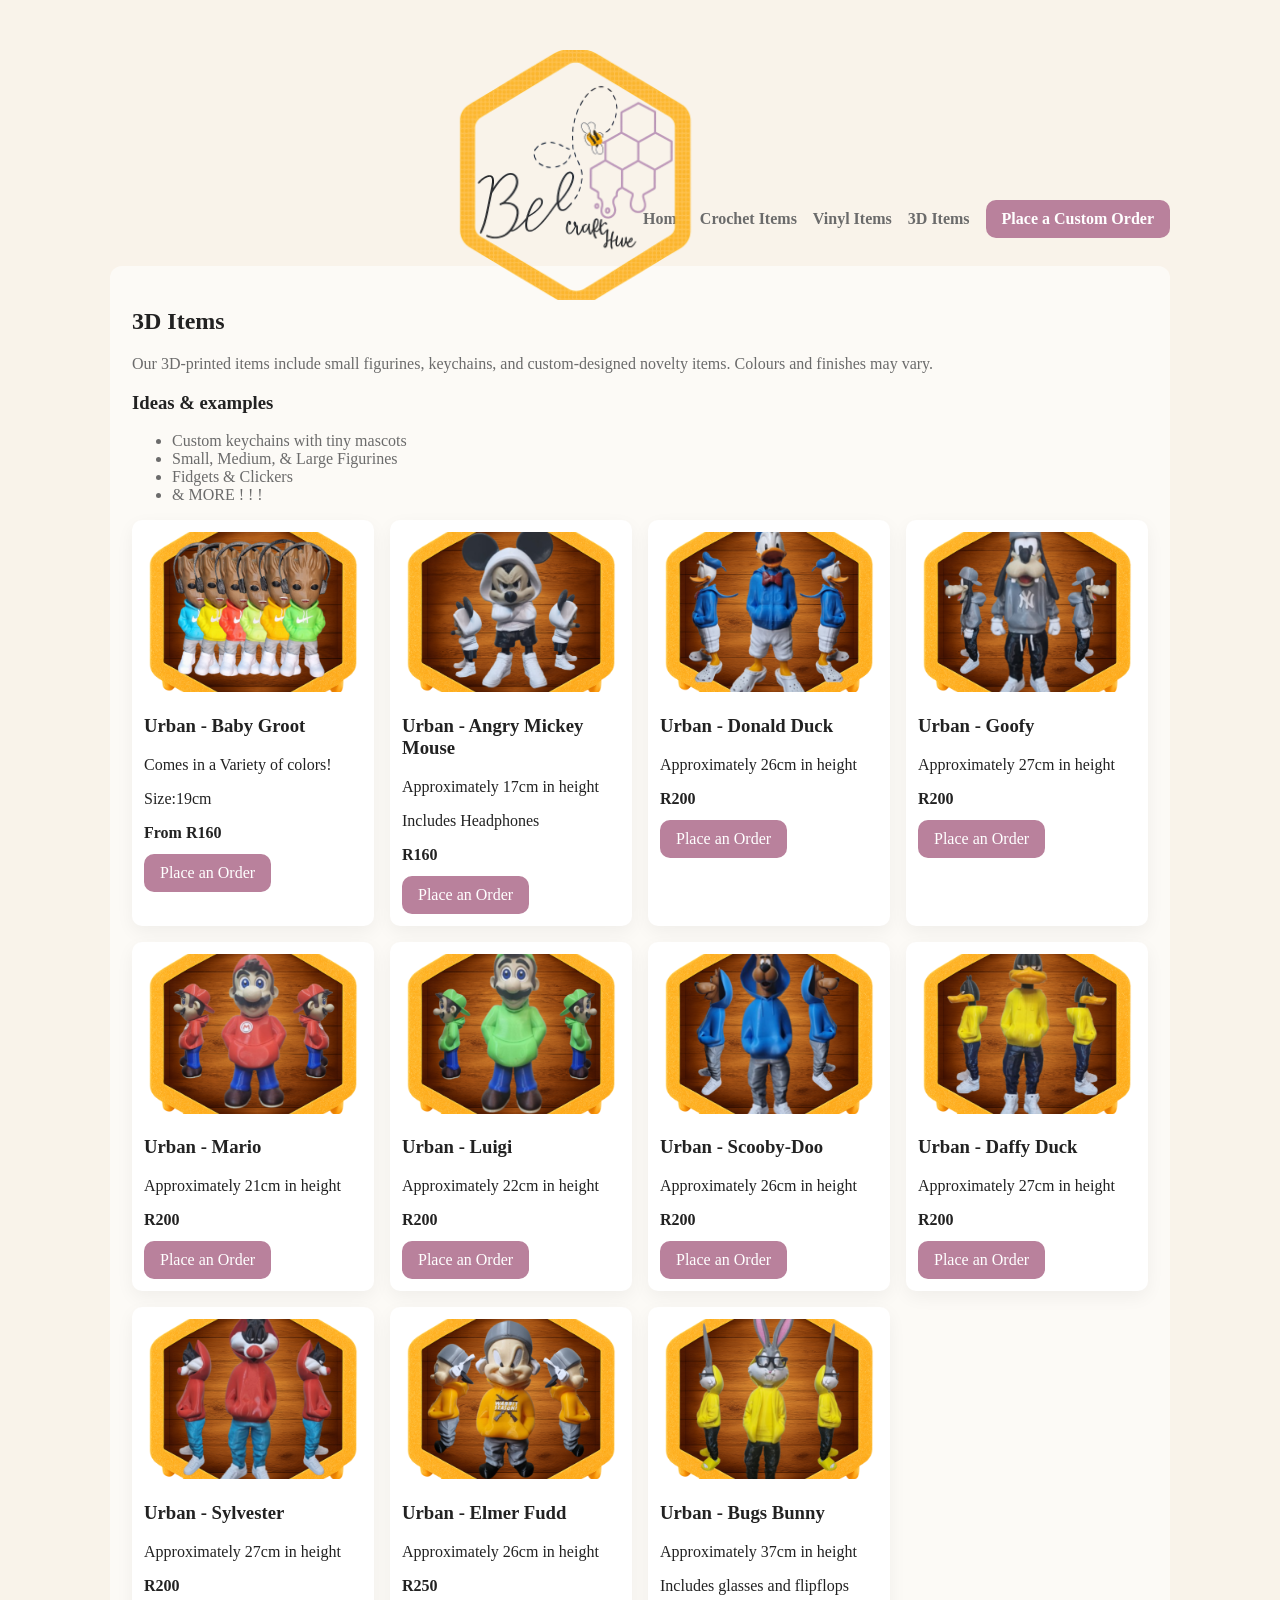
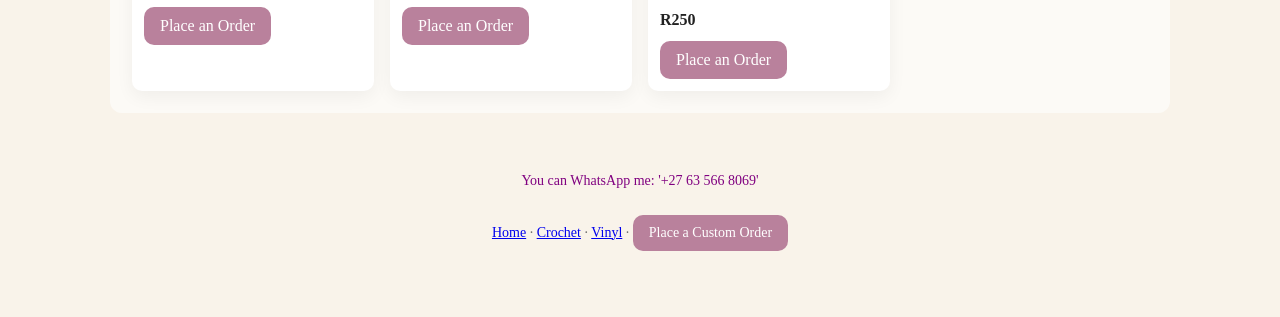
==== 3d.html @ 3d2903af "Update 3d.html" ====
<!doctype html>
<html lang="en">
<head>
<meta charset="utf-8" />
<meta name="viewport" content="width=device-width, initial-scale=1" />
<title>Bee's Craft Hive — 3D Items</title>
<style>
:root{--bg:#F9F3EA;--accent:#B9819C;--text:#222;--muted:#6b6b6b;--maxw:1100px;font-family: 'Segoe UI', Roboto}
*{box-sizing:border-box}body{margin:0;background:var(--bg);color:var(--text)}.wrap{max-width:var(--maxw);margin:28px auto;padding:20px}header{display:flex;align-items:center;gap:18px}header img.logo{height:86px}nav{margin-left:auto}nav a{margin-left:12px;text-decoration:none;color:var(--muted);font-weight:600}.section{margin-top:28px;padding:22px;background:rgba(255,255,255,0.6);border-radius:12px}.grid{display:grid;grid-template-columns:repeat(auto-fit,minmax(220px,1fr));gap:16px;margin-top:12px}.product{background:white;border-radius:10px;padding:12px;box-shadow:0 6px 18px rgba(0,0,0,0.05)}.product img{width:100%;height:160px;object-fit:cover;border-radius:8px}.price{font-weight:700;margin-top:8px}.cta{display:inline-block;background:var(--accent);color:white;padding:10px 16px;border-radius:10px;text-decoration:none;margin-top:12px}footer{margin-top:28px;padding:18px;text-align:center;color:var(--muted);font-size:14px}
/* Position logo so it overlaps the content */
.logo-wrapper {
    position: absolute;
    top: 50px;        /* move logo down */
    left: 450px;       /* move logo inward */
    z-index: 10;      /* make sure it sits above everything */
}

header img.logo {
    height: 250px;    /* adjust size here */
}

/* Add top padding so text does not sit under the logo */
.wrap {
    padding-top: 160px; 
}
    /* MOBILE SIZE — triggers below 600px width */
@media (max-width: 600px) {
    header img.logo {
        height: 120px;   /* smaller logo for mobile */
    }

    .wrap {
        padding-top: 130px; /* adjust content spacing under the logo */
    }

    .logo-wrapper {
        top: 10px;  /* move logo up a bit on mobile */
        left: 10px; /* adjust position */
    }
}

</style>
</head>
<body>
<div class="wrap">
<header>
<div class="logo-wrapper">
    <img class="logo" src="Images/bch-logo.png" alt="Bee's Craft Hive logo">
</div>
    <nav>
<a href="index.html">Home</a>
<a href="crochet.html">Crochet Items</a>
<a href="vinyl.html">Vinyl Items</a>
<a href="3d.html">3D Items</a>
<a class="cta"
href="https://wa.me/27635668069?text=Hi%20Bee%27s%20Craft%20Hive!%0A%0AMy%20name%20is:%0AI%20would%20like%20to%20place%20a%20CUSTOM%20order.%0A%0AProduct%20type:%0ADescription%20/%20idea:%0APreferred%20colours:%0ASize%20(if%20applicable):%0AOther%20notes:%0A%0ADelivery%20charges%20are%20payable%20by%20the%20customer.%0A%0AThank%20you!"
target="_blank">
Place a Custom Order
</a>
</nav>
</header>


<main class="section">
<h2>3D Items</h2>

  <p style="color:var(--muted)">Our 3D-printed items include small figurines, keychains, and custom-designed novelty items. Colours and finishes may vary.</p>


<h3>Ideas & examples</h3>
<ul style="color:var(--muted)">
<li>Custom keychains with tiny mascots</li>
<li>Small, Medium, & Large Figurines</li>
<li>Fidgets & Clickers</li>
<li>& MORE ! ! !</li>
</ul>


<div class="grid">
<!--
<div class="product"><img src="Images/3d-figures.png" alt="All Figurines"><h3>All Available Figurines</h3><p>More Coming Soon</p><p>Have a specific/custome one?</p><div class="price">From R160</div></div>
-->
    
<div class="product"><img src="Images/3d-groots.png" alt="All Groots"><h3>Urban - Baby Groot</h3><p>Comes in a Variety of colors!</p><p>Size:19cm</p><div class="price">From R160</div><a class="cta"
href="https://wa.me/27635668069?text=Hi%20Bee%27s%20Craft%20Hive!%0A%0AMy%20name%20is:%0AI%20would%20like%20to%20order:%0A•%203D%20Baby%20Groot%0A%0AColour:%0AOther%20notes:%0A%0ADelivery%20charges%20are%20payable%20by%20the%20customer.%0A%0AThank%20you!"
target="_blank">
Place an Order
</a>
</div>

<div class="product"><img src="Images/3d-angry-micky.png" alt="bunny"><h3>Urban - Angry Mickey Mouse</h3><p>Approximately 17cm in height</p><p>Includes Headphones</p><div class="price">R160</div><a class="cta"
href="https://wa.me/27635668069?text=Hi%20Bee%27s%20Craft%20Hive!%0A%0AMy%20name%20is:%0AI%20would%20like%20to%20order:%0A•%203D%20Angry%20Mickey%20Mouse%0A%0AColour:%0AOther%20notes:%0A%0ADelivery%20charges%20are%20payable%20by%20the%20customer.%0A%0AThank%20you!"
target="_blank">
Place an Order
</a>
</div>

<div class="product"><img src="Images/donald2.png" alt="Donald Duck"><h3>Urban - Donald Duck</h3><p>Approximately 26cm in height</p><div class="price">R200</div><a class="cta"
href="https://wa.me/27635668069?text=Hi%20Bee%27s%20Craft%20Hive!%0A%0AMy%20name%20is:%0AI%20would%20like%20to%20order:%0A•%203D%20Donald%20Duck%0A%0AColour:%0AOther%20notes:%0A%0ADelivery%20charges%20are%20payable%20by%20the%20customer.%0A%0AThank%20you!"
target="_blank">
Place an Order
</a>
</div>

<div class="product"><img src="Images/3d-goofy.png" alt="bunny"><h3>Urban - Goofy</h3><p>Approximately 27cm in height</p><div class="price">R200</div><a class="cta"
href="https://wa.me/27635668069?text=Hi%20Bee%27s%20Craft%20Hive!%0A%0AMy%20name%20is:%0AI%20would%20like%20to%20order:%0A•%203D%20Goofy%0A%0AColour:%0AOther%20notes:%0A%0ADelivery%20charges%20are%20payable%20by%20the%20customer.%0A%0AThank%20you!"
target="_blank">
Place an Order
</a>
</div>

<div class="product"><img src="Images/3d-mario.png" alt="bunny"><h3>Urban - Mario</h3><p>Approximately 21cm in height</p><div class="price">R200</div><a class="cta"
href="https://wa.me/27635668069?text=Hi%20Bee%27s%20Craft%20Hive!%0A%0AMy%20name%20is:%0AI%20would%20like%20to%20order:%0A•%203D%20Mario%0A%0AColour:%0AOther%20notes:%0A%0ADelivery%20charges%20are%20payable%20by%20the%20customer.%0A%0AThank%20you!"
target="_blank">
Place an Order
</a>
</div>

<div class="product"><img src="Images/3d-luigi.png" alt="bunny"><h3>Urban - Luigi</h3><p>Approximately 22cm in height</p><div class="price">R200</div><a class="cta"
href="https://wa.me/27635668069?text=Hi%20Bee%27s%20Craft%20Hive!%0A%0AMy%20name%20is:%0AI%20would%20like%20to%20order:%0A•%203D%20Luigi%0A%0AColour:%0AOther%20notes:%0A%0ADelivery%20charges%20are%20payable%20by%20the%20customer.%0A%0AThank%20you!"
target="_blank">
Place an Order
</a>
</div>    
    
<div class="product"><img src="Images/3d-scoobydoo.png" alt="Scooby Doo"><h3>Urban - Scooby-Doo</h3><p>Approximately 26cm in height</p><div class="price">R200</div><a class="cta"
href="https://wa.me/27635668069?text=Hi%20Bee%27s%20Craft%20Hive!%0A%0AMy%20name%20is:%0AI%20would%20like%20to%20order:%0A•%203D%20Scooby-Doo%0A%0AColour:%0AOther%20notes:%0A%0ADelivery%20charges%20are%20payable%20by%20the%20customer.%0A%0AThank%20you!"
target="_blank">
Place an Order
</a>
</div>
    
<div class="product"><img src="Images/3d-daffy-duck.png" alt="bunny"><h3>Urban - Daffy Duck</h3><p>Approximately 27cm in height</p><div class="price">R200</div><a class="cta"
href="https://wa.me/27635668069?text=Hi%20Bee%27s%20Craft%20Hive!%0A%0AMy%20name%20is:%0AI%20would%20like%20to%20order:%0A•%203D%20Daffy%20Duck%0A%0AColour:%0AOther%20notes:%0A%0ADelivery%20charges%20are%20payable%20by%20the%20customer.%0A%0AThank%20you!"
target="_blank">
Place an Order
</a>
</div>

<div class="product"><img src="Images/3d-sylvester.png" alt="bunny"><h3>Urban - Sylvester</h3><p>Approximately 27cm in height</p><div class="price">R200</div><a class="cta"
href="https://wa.me/27635668069?text=Hi%20Bee%27s%20Craft%20Hive!%0A%0AMy%20name%20is:%0AI%20would%20like%20to%20order:%0A•%203D%20Sylvester%0A%0AColour:%0AOther%20notes:%0A%0ADelivery%20charges%20are%20payable%20by%20the%20customer.%0A%0AThank%20you!"
target="_blank">
Place an Order
</a>
</div>

<div class="product"><img src="Images/3d-elmer-fudd.png" alt="Elmer Fudd"><h3>Urban - Elmer Fudd</h3><p>Approximately 26cm in height</p><div class="price">R250</div><a class="cta"
href="https://wa.me/27635668069?text=Hi%20Bee%27s%20Craft%20Hive!%0A%0AMy%20name%20is:%0AI%20would%20like%20to%20order:%0A•%203D%20Elmer%20Fudd%0A%0AColour:%0AOther%20notes:%0A%0ADelivery%20charges%20are%20payable%20by%20the%20customer.%0A%0AThank%20you!"
target="_blank">
Place an Order
</a>
</div>

<div class="product"><img src="Images/3d-bugs-bunny.png" alt="bunny"><h3>Urban - Bugs Bunny</h3><p>Approximately 37cm in height</p><p>Includes glasses and flipflops</p><div class="price">R250</div><a class="cta"
href="https://wa.me/27635668069?text=Hi%20Bee%27s%20Craft%20Hive!%0A%0AMy%20name%20is:%0AI%20would%20like%20to%20order:%0A•%203D%20Bugs%20Bunny%0A%0AColour:%0AOther%20notes:%0A%0ADelivery%20charges%20are%20payable%20by%20the%20customer.%0A%0AThank%20you!"
target="_blank">
Place an Order
</a>
</div>



<!--    


<div class="product"><img src="Images/big-items.png" alt="large items"><h3>Large Crochet Collection</h3><p>Big Cows, Unicorns and Teddy bears, ready to play.</p><div class="price">From R180</div><a class="cta" href="https://biancasteyn.github.io/BCH-Order-Form/">Place an Order</a></div>


<div class="product"><img src="Images/big-cow.png" alt="big cow"><h3>Cow (Large)</h3><p>Large cuddly cow.</p><div class="price">R220</div><a class="cta" href="https://biancasteyn.github.io/BCH-Order-Form/">Place an Order</a></div>


<div class="product"><img src="Images/big-teddy.png" alt="big teddy"><h3>Teddy (Large)</h3><p>Classic large teddy bear.</p><div class="price">R250</div><a class="cta" href="https://biancasteyn.github.io/BCH-Order-Form/">Place an Order</a></div>


<div class="product"><img src="Images/sunflower-fairy-doll.png" alt="sunflower fairy"><h3>Sunflower Fairy Doll</h3><p>Decorative themed doll that transfers into a Sunflower.</p><div class="price">R190</div><a class="cta" href="https://biancasteyn.github.io/BCH-Order-Form/">Place an Order</a></div>

-->
    
</div>
</main>


<footer>
     <p style="color:purple">You can WhatsApp me: '+27 63 566 8069'</p>
<div><a href="index.html">Home</a> · <a href="crochet.html">Crochet</a> · <a href="vinyl.html">Vinyl</a> · <a class="cta"
href="https://wa.me/27635668069?text=Hi%20Bee%27s%20Craft%20Hive!%0A%0AMy%20name%20is:%0AI%20would%20like%20to%20place%20a%20CUSTOM%20order.%0A%0AProduct%20type:%0ADescription%20/%20idea:%0APreferred%20colours:%0ASize%20(if%20applicable):%0AOther%20notes:%0A%0ADelivery%20charges%20are%20payable%20by%20the%20customer.%0A%0AThank%20you!"
target="_blank">
Place a Custom Order
</a>
</div>
</footer>
</div>
</body>
</html>
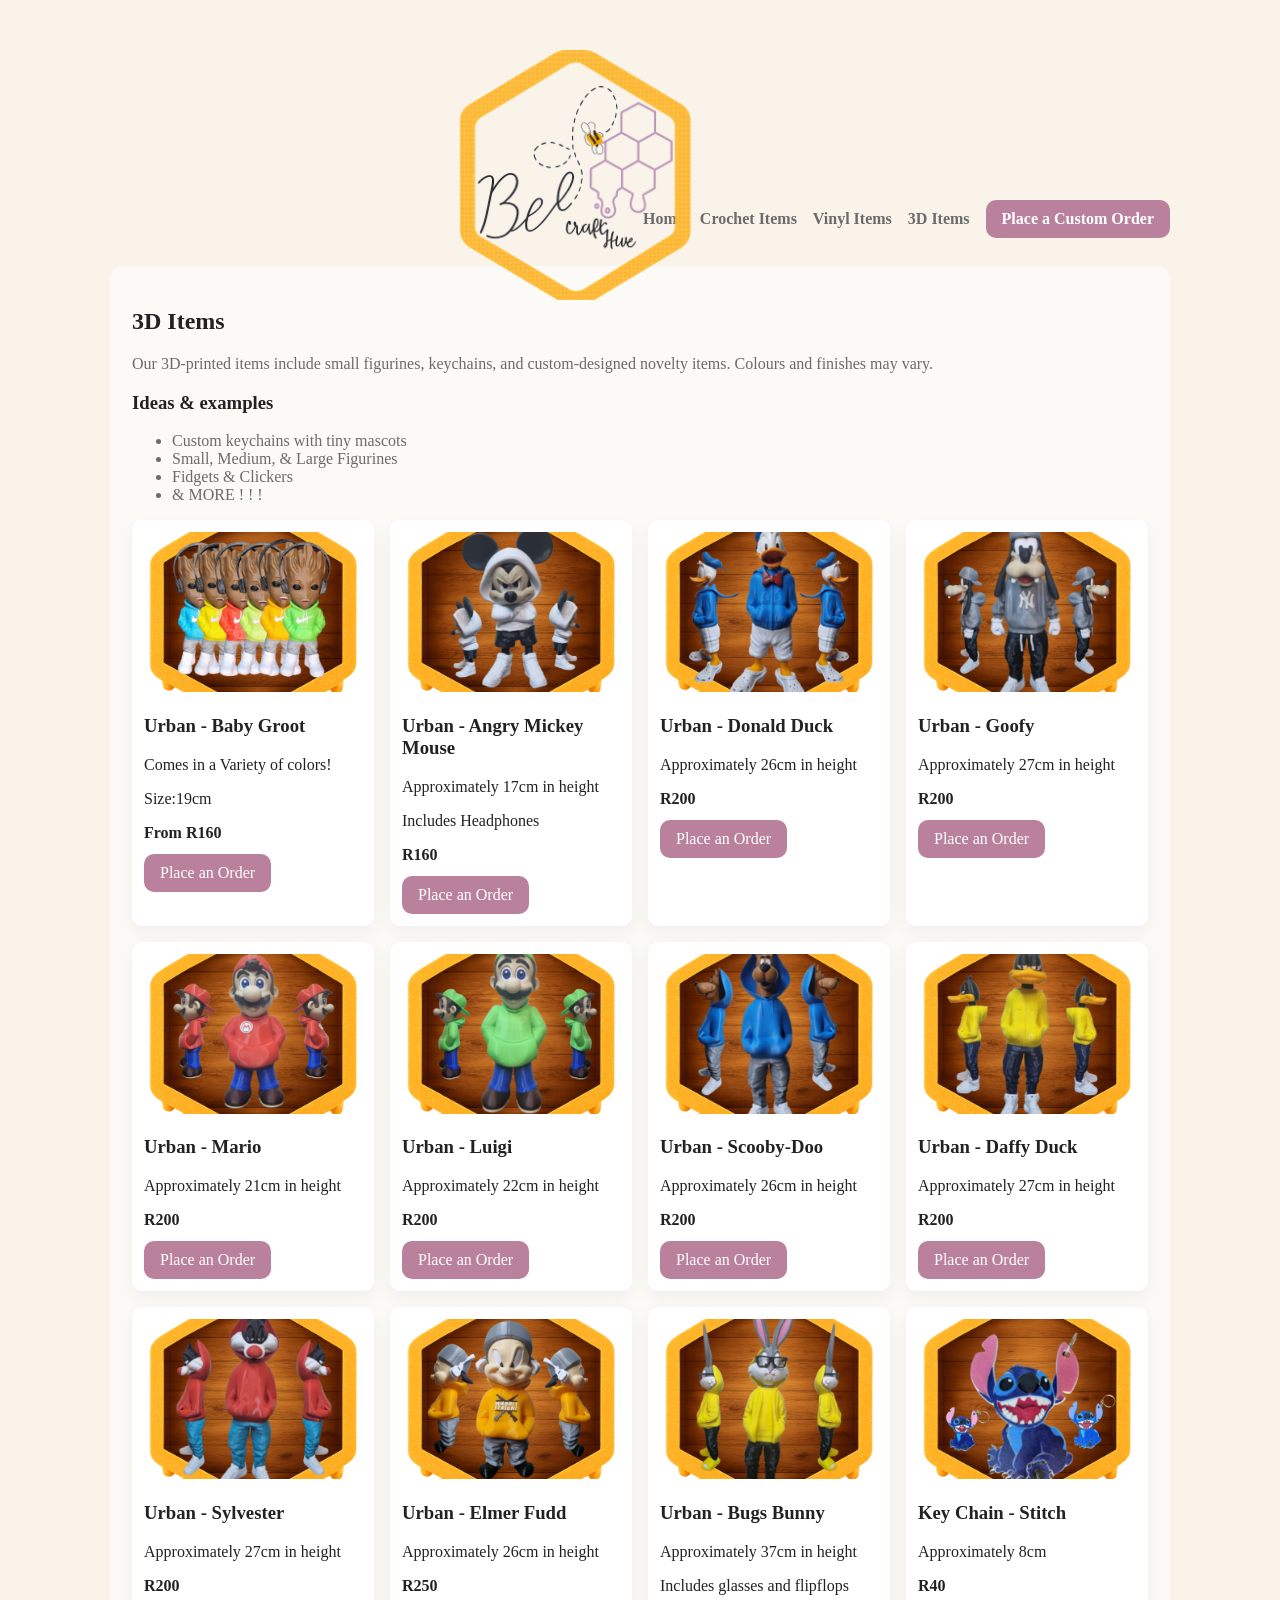
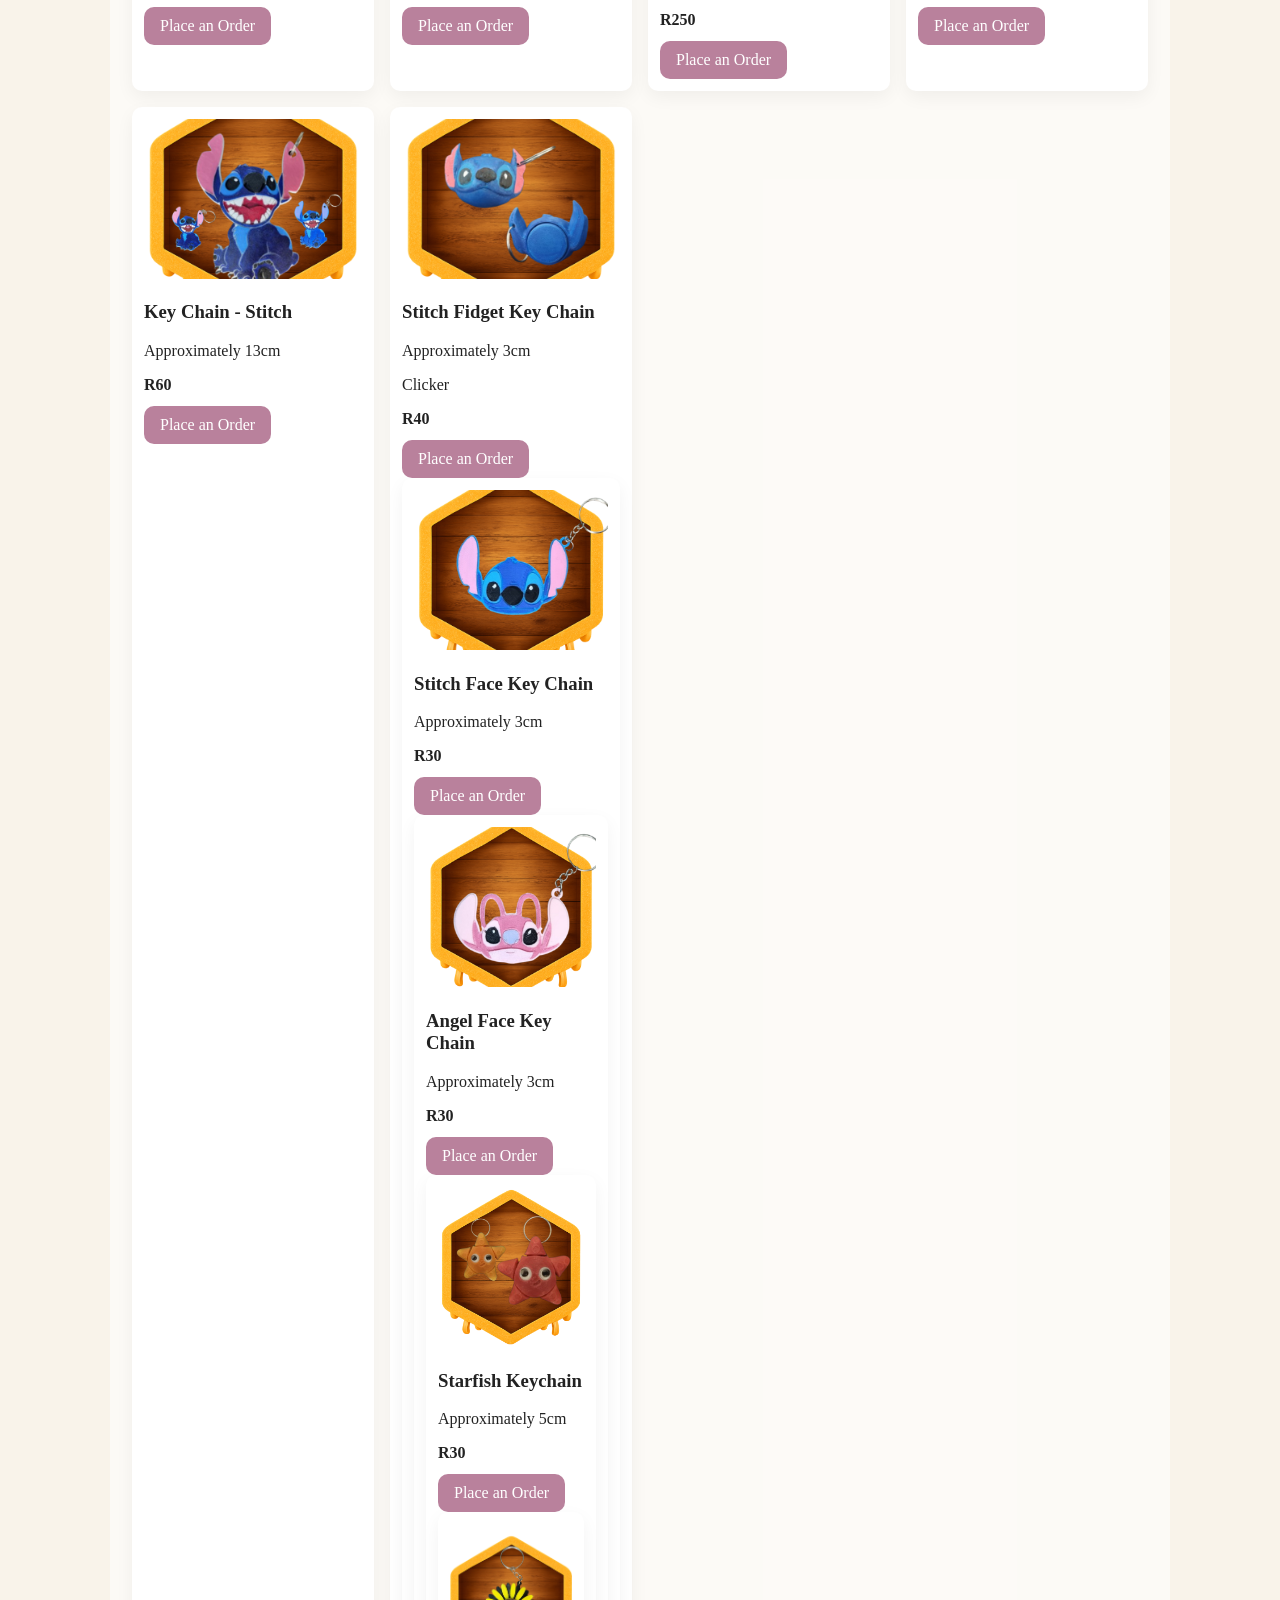
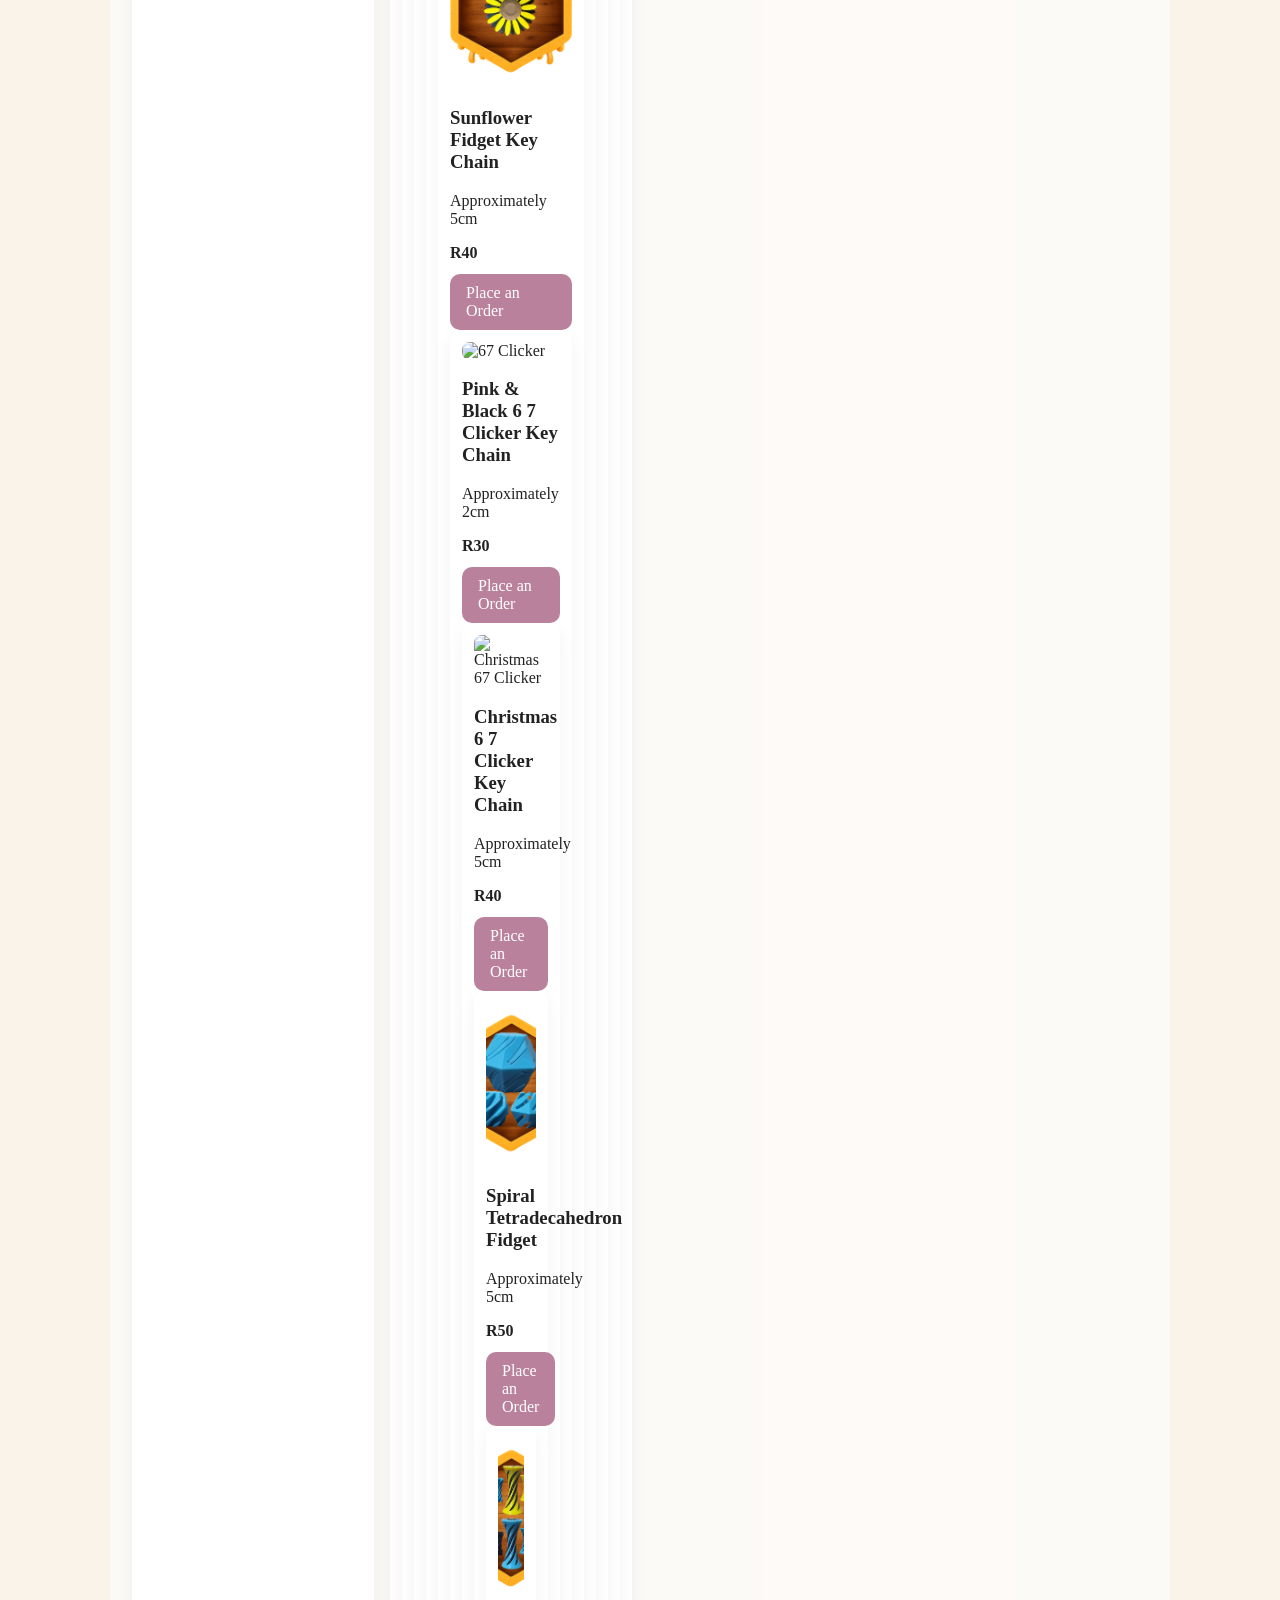
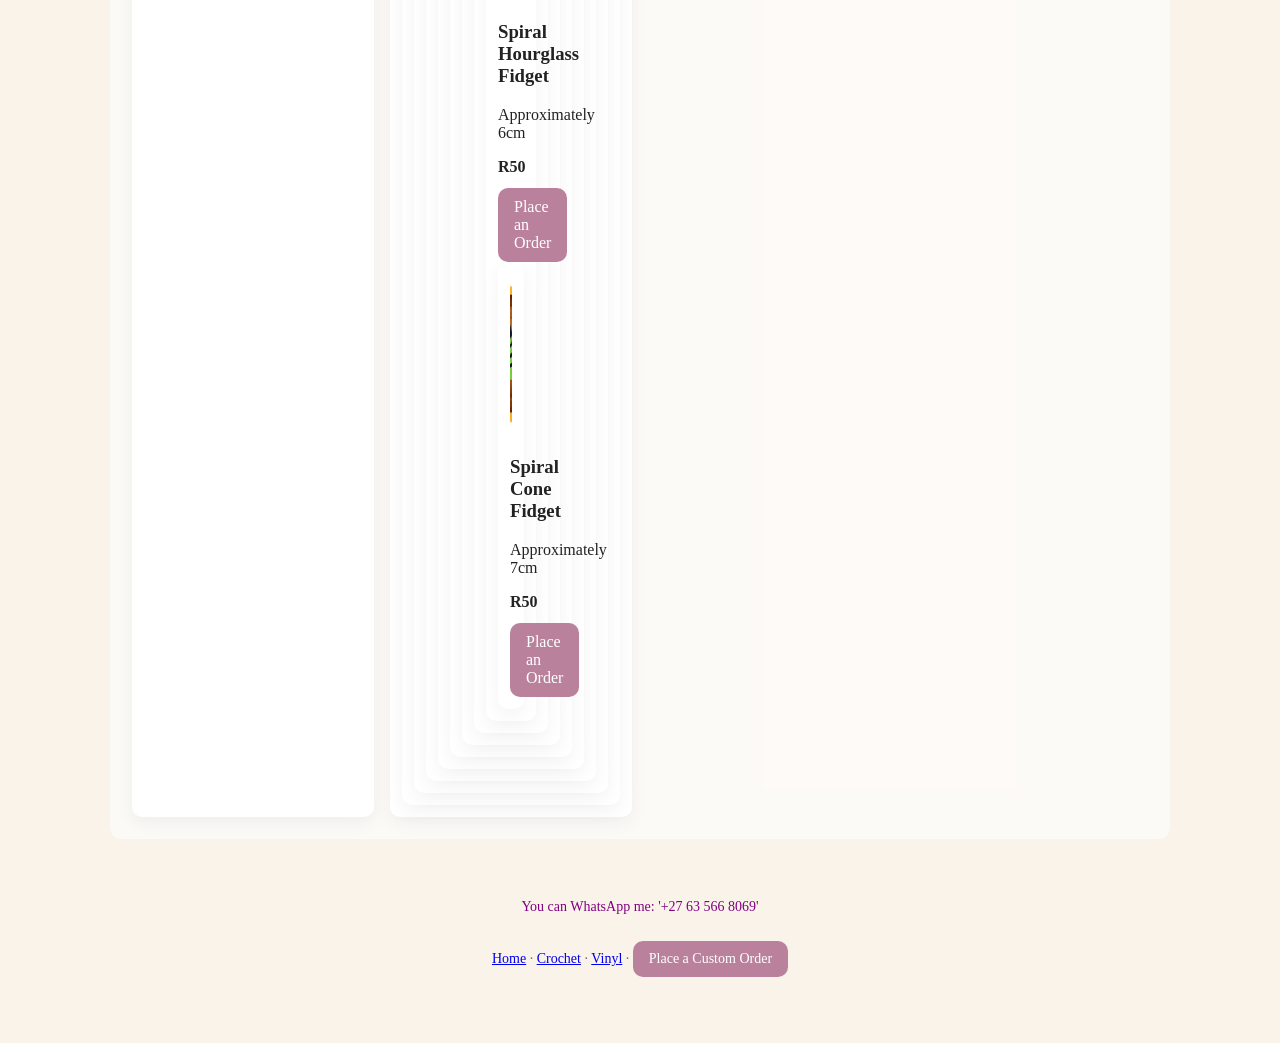
==== commit e019c9da: "Update 3d.html" ====
--- a/3d.html
+++ b/3d.html
@@ -82,98 +82,182 @@
 -->
     
 <div class="product"><img src="Images/3d-groots.png" alt="All Groots"><h3>Urban - Baby Groot</h3><p>Comes in a Variety of colors!</p><p>Size:19cm</p><div class="price">From R160</div><a class="cta"
-href="https://wa.me/27635668069?text=Hi%20Bee%27s%20Craft%20Hive!%0A%0AMy%20name%20is:%0AI%20would%20like%20to%20order:%0A•%203D%20Baby%20Groot%0A%0AColour:%0AOther%20notes:%0A%0ADelivery%20charges%20are%20payable%20by%20the%20customer.%0A%0AThank%20you!"
+href="https://wa.me/27635668069?text=Hi%20Bee%27s%20Craft%20Hive!%0A%0AMy%20name%20is:%0AI%20would%20like%20to%20order:%0A•%203D%20Baby%20Groot%0A%0AColour:%0AOther%20notes:%0A%0AJust%20a%20friendly%20reminder%20that%20all%20delivery%20charges%20will%20be%20payable%20by%20the%20customer.%0A%0AThank%20you!"
 target="_blank">
 Place an Order
 </a>
 </div>
 
 <div class="product"><img src="Images/3d-angry-micky.png" alt="bunny"><h3>Urban - Angry Mickey Mouse</h3><p>Approximately 17cm in height</p><p>Includes Headphones</p><div class="price">R160</div><a class="cta"
-href="https://wa.me/27635668069?text=Hi%20Bee%27s%20Craft%20Hive!%0A%0AMy%20name%20is:%0AI%20would%20like%20to%20order:%0A•%203D%20Angry%20Mickey%20Mouse%0A%0AColour:%0AOther%20notes:%0A%0ADelivery%20charges%20are%20payable%20by%20the%20customer.%0A%0AThank%20you!"
+href="https://wa.me/27635668069?text=Hi%20Bee%27s%20Craft%20Hive!%0A%0AMy%20name%20is:%0AI%20would%20like%20to%20order:%0A•%203D%20Angry%20Mickey%20Mouse%0A%0AColour:%0AOther%20notes:%0A%0AJust%20a%20friendly%20reminder%20that%20all%20delivery%20charges%20will%20be%20payable%20by%20the%20customer.%0A%0AThank%20you!"
 target="_blank">
 Place an Order
 </a>
 </div>
 
 <div class="product"><img src="Images/donald2.png" alt="Donald Duck"><h3>Urban - Donald Duck</h3><p>Approximately 26cm in height</p><div class="price">R200</div><a class="cta"
-href="https://wa.me/27635668069?text=Hi%20Bee%27s%20Craft%20Hive!%0A%0AMy%20name%20is:%0AI%20would%20like%20to%20order:%0A•%203D%20Donald%20Duck%0A%0AColour:%0AOther%20notes:%0A%0ADelivery%20charges%20are%20payable%20by%20the%20customer.%0A%0AThank%20you!"
+href="https://wa.me/27635668069?text=Hi%20Bee%27s%20Craft%20Hive!%0A%0AMy%20name%20is:%0AI%20would%20like%20to%20order:%0A•%203D%20Donald%20Duck%0A%0AColour:%0AOther%20notes:%0A%0AJust%20a%20friendly%20reminder%20that%20all%20delivery%20charges%20will%20be%20payable%20by%20the%20customer.%0A%0AThank%20you!"
 target="_blank">
 Place an Order
 </a>
 </div>
 
 <div class="product"><img src="Images/3d-goofy.png" alt="bunny"><h3>Urban - Goofy</h3><p>Approximately 27cm in height</p><div class="price">R200</div><a class="cta"
-href="https://wa.me/27635668069?text=Hi%20Bee%27s%20Craft%20Hive!%0A%0AMy%20name%20is:%0AI%20would%20like%20to%20order:%0A•%203D%20Goofy%0A%0AColour:%0AOther%20notes:%0A%0ADelivery%20charges%20are%20payable%20by%20the%20customer.%0A%0AThank%20you!"
+href="https://wa.me/27635668069?text=Hi%20Bee%27s%20Craft%20Hive!%0A%0AMy%20name%20is:%0AI%20would%20like%20to%20order:%0A•%203D%20Goofy%0A%0AColour:%0AOther%20notes:%0A%0AJust%20a%20friendly%20reminder%20that%20all%20delivery%20charges%20will%20be%20payable%20by%20the%20customer.%0A%0AThank%20you!"
 target="_blank">
 Place an Order
 </a>
 </div>
 
 <div class="product"><img src="Images/3d-mario.png" alt="bunny"><h3>Urban - Mario</h3><p>Approximately 21cm in height</p><div class="price">R200</div><a class="cta"
-href="https://wa.me/27635668069?text=Hi%20Bee%27s%20Craft%20Hive!%0A%0AMy%20name%20is:%0AI%20would%20like%20to%20order:%0A•%203D%20Mario%0A%0AColour:%0AOther%20notes:%0A%0ADelivery%20charges%20are%20payable%20by%20the%20customer.%0A%0AThank%20you!"
+href="https://wa.me/27635668069?text=Hi%20Bee%27s%20Craft%20Hive!%0A%0AMy%20name%20is:%0AI%20would%20like%20to%20order:%0A•%203D%20Mario%0A%0AColour:%0AOther%20notes:%0A%0AJust%20a%20friendly%20reminder%20that%20all%20delivery%20charges%20will%20be%20payable%20by%20the%20customer.%0A%0AThank%20you!"
 target="_blank">
 Place an Order
 </a>
 </div>
 
 <div class="product"><img src="Images/3d-luigi.png" alt="bunny"><h3>Urban - Luigi</h3><p>Approximately 22cm in height</p><div class="price">R200</div><a class="cta"
-href="https://wa.me/27635668069?text=Hi%20Bee%27s%20Craft%20Hive!%0A%0AMy%20name%20is:%0AI%20would%20like%20to%20order:%0A•%203D%20Luigi%0A%0AColour:%0AOther%20notes:%0A%0ADelivery%20charges%20are%20payable%20by%20the%20customer.%0A%0AThank%20you!"
+href="https://wa.me/27635668069?text=Hi%20Bee%27s%20Craft%20Hive!%0A%0AMy%20name%20is:%0AI%20would%20like%20to%20order:%0A•%203D%20Luigi%0A%0AColour:%0AOther%20notes:%0A%0AJust%20a%20friendly%20reminder%20that%20all%20delivery%20charges%20will%20be%20payable%20by%20the%20customer.%0A%0AThank%20you!"
 target="_blank">
 Place an Order
 </a>
 </div>    
     
 <div class="product"><img src="Images/3d-scoobydoo.png" alt="Scooby Doo"><h3>Urban - Scooby-Doo</h3><p>Approximately 26cm in height</p><div class="price">R200</div><a class="cta"
-href="https://wa.me/27635668069?text=Hi%20Bee%27s%20Craft%20Hive!%0A%0AMy%20name%20is:%0AI%20would%20like%20to%20order:%0A•%203D%20Scooby-Doo%0A%0AColour:%0AOther%20notes:%0A%0ADelivery%20charges%20are%20payable%20by%20the%20customer.%0A%0AThank%20you!"
+href="https://wa.me/27635668069?text=Hi%20Bee%27s%20Craft%20Hive!%0A%0AMy%20name%20is:%0AI%20would%20like%20to%20order:%0A•%203D%20Scooby-Doo%0A%0AColour:%0AOther%20notes:%0A%0AJust%20a%20friendly%20reminder%20that%20all%20delivery%20charges%20will%20be%20payable%20by%20the%20customer.%0A%0AThank%20you!"
 target="_blank">
 Place an Order
 </a>
 </div>
     
 <div class="product"><img src="Images/3d-daffy-duck.png" alt="bunny"><h3>Urban - Daffy Duck</h3><p>Approximately 27cm in height</p><div class="price">R200</div><a class="cta"
-href="https://wa.me/27635668069?text=Hi%20Bee%27s%20Craft%20Hive!%0A%0AMy%20name%20is:%0AI%20would%20like%20to%20order:%0A•%203D%20Daffy%20Duck%0A%0AColour:%0AOther%20notes:%0A%0ADelivery%20charges%20are%20payable%20by%20the%20customer.%0A%0AThank%20you!"
+href="https://wa.me/27635668069?text=Hi%20Bee%27s%20Craft%20Hive!%0A%0AMy%20name%20is:%0AI%20would%20like%20to%20order:%0A•%203D%20Daffy%20Duck%0A%0AColour:%0AOther%20notes:%0A%0AJust%20a%20friendly%20reminder%20that%20all%20delivery%20charges%20will%20be%20payable%20by%20the%20customer.%0A%0AThank%20you!"
 target="_blank">
 Place an Order
 </a>
 </div>
 
 <div class="product"><img src="Images/3d-sylvester.png" alt="bunny"><h3>Urban - Sylvester</h3><p>Approximately 27cm in height</p><div class="price">R200</div><a class="cta"
-href="https://wa.me/27635668069?text=Hi%20Bee%27s%20Craft%20Hive!%0A%0AMy%20name%20is:%0AI%20would%20like%20to%20order:%0A•%203D%20Sylvester%0A%0AColour:%0AOther%20notes:%0A%0ADelivery%20charges%20are%20payable%20by%20the%20customer.%0A%0AThank%20you!"
+href="https://wa.me/27635668069?text=Hi%20Bee%27s%20Craft%20Hive!%0A%0AMy%20name%20is:%0AI%20would%20like%20to%20order:%0A•%203D%20Sylvester%0A%0AColour:%0AOther%20notes:%0A%0AJust%20a%20friendly%20reminder%20that%20all%20delivery%20charges%20will%20be%20payable%20by%20the%20customer.%0A%0AThank%20you!"
 target="_blank">
 Place an Order
 </a>
 </div>
 
 <div class="product"><img src="Images/3d-elmer-fudd.png" alt="Elmer Fudd"><h3>Urban - Elmer Fudd</h3><p>Approximately 26cm in height</p><div class="price">R250</div><a class="cta"
-href="https://wa.me/27635668069?text=Hi%20Bee%27s%20Craft%20Hive!%0A%0AMy%20name%20is:%0AI%20would%20like%20to%20order:%0A•%203D%20Elmer%20Fudd%0A%0AColour:%0AOther%20notes:%0A%0ADelivery%20charges%20are%20payable%20by%20the%20customer.%0A%0AThank%20you!"
+href="https://wa.me/27635668069?text=Hi%20Bee%27s%20Craft%20Hive!%0A%0AMy%20name%20is:%0AI%20would%20like%20to%20order:%0A•%203D%20Elmer%20Fudd%0A%0AColour:%0AOther%20notes:%0A%0AJust%20a%20friendly%20reminder%20that%20all%20delivery%20charges%20will%20be%20payable%20by%20the%20customer.%0A%0AThank%20you!"
 target="_blank">
 Place an Order
 </a>
 </div>
 
 <div class="product"><img src="Images/3d-bugs-bunny.png" alt="bunny"><h3>Urban - Bugs Bunny</h3><p>Approximately 37cm in height</p><p>Includes glasses and flipflops</p><div class="price">R250</div><a class="cta"
-href="https://wa.me/27635668069?text=Hi%20Bee%27s%20Craft%20Hive!%0A%0AMy%20name%20is:%0AI%20would%20like%20to%20order:%0A•%203D%20Bugs%20Bunny%0A%0AColour:%0AOther%20notes:%0A%0ADelivery%20charges%20are%20payable%20by%20the%20customer.%0A%0AThank%20you!"
-target="_blank">
-Place an Order
-</a>
-</div>
-
-
-
-<!--    
-
-
-<div class="product"><img src="Images/big-items.png" alt="large items"><h3>Large Crochet Collection</h3><p>Big Cows, Unicorns and Teddy bears, ready to play.</p><div class="price">From R180</div><a class="cta" href="https://biancasteyn.github.io/BCH-Order-Form/">Place an Order</a></div>
-
-
-<div class="product"><img src="Images/big-cow.png" alt="big cow"><h3>Cow (Large)</h3><p>Large cuddly cow.</p><div class="price">R220</div><a class="cta" href="https://biancasteyn.github.io/BCH-Order-Form/">Place an Order</a></div>
-
-
-<div class="product"><img src="Images/big-teddy.png" alt="big teddy"><h3>Teddy (Large)</h3><p>Classic large teddy bear.</p><div class="price">R250</div><a class="cta" href="https://biancasteyn.github.io/BCH-Order-Form/">Place an Order</a></div>
-
-
-<div class="product"><img src="Images/sunflower-fairy-doll.png" alt="sunflower fairy"><h3>Sunflower Fairy Doll</h3><p>Decorative themed doll that transfers into a Sunflower.</p><div class="price">R190</div><a class="cta" href="https://biancasteyn.github.io/BCH-Order-Form/">Place an Order</a></div>
-
+href="https://wa.me/27635668069?text=Hi%20Bee%27s%20Craft%20Hive!%0A%0AMy%20name%20is:%0AI%20would%20like%20to%20order:%0A•%203D%20Bugs%20Bunny%0A%0AColour:%0AOther%20notes:%0A%0AJust%20a%20friendly%20reminder%20that%20all%20delivery%20charges%20will%20be%20payable%20by%20the%20customer.%0A%0AThank%20you!"
+target="_blank">
+Place an Order
+</a>
+</div>
+
+
+    
+<div class="product"><img src="Images/3d-stitch-keychain.png" alt="Stitch-keychain"><h3>Key Chain - Stitch</h3><p>Approximately 8cm</p><div class="price">R40</div><a class="cta"
+href="https://wa.me/27635668069?text=Hi%20Bee%27s%20Craft%20Hive!%0A%0AMy%20name%20is:%0AI%20would%20like%20to%20order:%0A•%203D%20Stitck%20Key-Chain%0A%0AColour:%0AOther%20notes:%208cm%0A%0AJust%20a%20friendly%20reminder%20that%20all%20delivery%20charges%20will%20be%20payable%20by%20the%20customer.%0A%0AThank%20you!"
+target="_blank">
+Place an Order
+</a>
+</div>
+
+<div class="product"><img src="Images/3d-stitch-keychain.png" alt="Stitch-keychain"><h3>Key Chain - Stitch</h3><p>Approximately 13cm</p><div class="price">R60</div><a class="cta"
+href="https://wa.me/27635668069?text=Hi%20Bee%27s%20Craft%20Hive!%0A%0AMy%20name%20is:%0AI%20would%20like%20to%20order:%0A•%203D%20Stitck%20Key-Chain%0A%0AColour:%0AOther%20notes:%2013cm%0A%0AJust%20a%20friendly%20reminder%20that%20all%20delivery%20charges%20will%20be%20payable%20by%20the%20customer.%0A%0AThank%20you!"
+target="_blank">
+Place an Order
+</a>
+</div>
+    
+<div class="product"><img src="Images/3d-stitch-clicker.png" alt="Stitch Fidget Keychain"><h3>Stitch Fidget Key Chain </h3><p>Approximately 3cm</p><p>Clicker</p><div class="price">R40</div>
+  <a class="cta"
+href="https://wa.me/27635668069?text=Hi%20Bee%27s%20Craft%20Hive!%0A%0AMy%20name%20is:%0AI%20would%20like%20to%20order:%0A•%20Stitch%20Fidget%20Key%20Chain%0A%0AColour:%0AOther%20notes:%0A%0AJust%20a%20friendly%20reminder%20that%20all%20delivery%20charges%20will%20be%20payable%20by%20the%20customer.%0A%0AThank%20you!"
+target="_blank">
+Place an Order
+</a>
+
+<div class="product"><img src="Images/3d-stitch-face-keychain.png" alt="Stitch Face Keychain"><h3>Stitch Face Key Chain</h3><p>Approximately 3cm</p><div class="price">R30</div>
+  <a class="cta"
+href="https://wa.me/27635668069?text=Hi%20Bee%27s%20Craft%20Hive!%0A%0AMy%20name%20is:%0AI%20would%20like%20to%20order:%0A•%20Stitch%20Face%20Key%20Chain%0A%0AColour:%0AOther%20notes:%0A%0AJust%20a%20friendly%20reminder%20that%20all%20delivery%20charges%20will%20be%20payable%20by%20the%20customer.%0A%0AThank%20you!"
+target="_blank">
+Place an Order
+</a>
+
+<div class="product"><img src="Images/3d-angel-face-keychain.png" alt="Angel Face Keychain"><h3>Angel Face Key Chain</h3><p>Approximately 3cm</p><div class="price">R30</div>
+  <a class="cta"
+href="https://wa.me/27635668069?text=Hi%20Bee%27s%20Craft%20Hive!%0A%0AMy%20name%20is:%0AI%20would%20like%20to%20order:%0A•%20Angel%20Face%20Key%20Chain%0A%0AColour:%0AOther%20notes:%0A%0AJust%20a%20friendly%20reminder%20that%20all%20delivery%20charges%20will%20be%20payable%20by%20the%20customer.%0A%0AThank%20you!"
+target="_blank">
+Place an Order
+</a>  
+
+<div class="product"><img src="Images/3d-star-keychain.png" alt="Star Keychain"><h3>Starfish Keychain</h3><p>Approximately 5cm</p><div class="price">R30</div>
+  <a class="cta"
+href="https://wa.me/27635668069?text=Hi%20Bee%27s%20Craft%20Hive!%0A%0AMy%20name%20is:%0AI%20would%20like%20to%20order:%0A•%20Starfish Key Chain%0A%0AColour:%0AOther%20notes:%0A%0AJust%20a%20friendly%20reminder%20that%20all%20delivery%20charges%20will%20be%20payable%20by%20the%20customer.%0A%0AThank%20you!"
+target="_blank">
+Place an Order
+</a>
+
+<div class="product"><img src="Images/3d-sunflower-fidget.png" alt="Sunflowe Keychain"><h3>Sunflower Fidget Key Chain</h3><p>Approximately 5cm</p><div class="price">R40</div>
+  <a class="cta"
+href="https://wa.me/27635668069?text=Hi%20Bee%27s%20Craft%20Hive!%0A%0AMy%20name%20is:%0AI%20would%20like%20to%20order:%0A•%20Sunflower%20Fidget%20Key%20Chain%0A%0AColour:%0AOther%20notes:%0A%0AJust%20a%20friendly%20reminder%20that%20all%20delivery%20charges%20will%20be%20payable%20by%20the%20customer.%0A%0AThank%20you!"
+target="_blank">
+Place an Order
+</a>
+
+<div class="product"><img src="Images/3d-67-clicker.png" alt="67 Clicker"><h3>Pink & Black 6 7 Clicker Key Chain</h3><p>Approximately 2cm</p><div class="price">R30</div>
+  <a class="cta"
+href="https://wa.me/27635668069?text=Hi%20Bee%27s%20Craft%20Hive!%0A%0AMy%20name%20is:%0AI%20would%20like%20to%20order:%0A•%206%207%20Clicker%20Key%20Chain%0A%0AColour:%20Pink%20&%20Black%0AOther%20notes:%0A%0AJust%20a%20friendly%20reminder%20that%20all%20delivery%20charges%20will%20be%20payable%20by%20the%20customer.%0A%0AThank%20you!"
+target="_blank">
+Place an Order
+</a>  
+
+<div class="product"><img src="Images/3d-cm-67-clicker.png" alt="Christmas 67 Clicker"><h3>Christmas 6 7 Clicker Key Chain</h3><p>Approximately 5cm</p><div class="price">R40</div>
+  <a class="cta"
+href="https://wa.me/27635668069?text=Hi%20Bee%27s%20Craft%20Hive!%0A%0AMy%20name%20is:%0AI%20would%20like%20to%20order:%0A•%20Christmas%206%207%20Clicker%20Key%20Chain%0A%0AColour:%0AOther%20notes:%0A%0AJust%20a%20friendly%20reminder%20that%20all%20delivery%20charges%20will%20be%20payable%20by%20the%20customer.%0A%0AThank%20you!"
+target="_blank">
+Place an Order
+</a>
+
+<div class="product"><img src="Images/3d-spiral-t-fidget.png" alt="Spiral T Fidget"><h3>Spiral Tetradecahedron Fidget</h3><p>Approximately 5cm</p><div class="price">R50</div>
+  <a class="cta"
+href="https://wa.me/27635668069?text=Hi%20Bee%27s%20Craft%20Hive!%0A%0AMy%20name%20is:%0AI%20would%20like%20to%20order:%0A•%20Spiral%20Tetradecahedron%20Fidget%0A%0AColour:%0AOther%20notes:%0A%0AJust%20a%20friendly%20reminder%20that%20all%20delivery%20charges%20will%20be%20payable%20by%20the%20customer.%0A%0AThank%20you!"
+target="_blank">
+Place an Order
+</a>
+
+<div class="product"><img src="Images/3d-spiral-h-fidget.png" alt="Spiral H Fidget"><h3>Spiral Hourglass Fidget</h3><p>Approximately 6cm</p><div class="price">R50</div>
+  <a class="cta"
+href="https://wa.me/27635668069?text=Hi%20Bee%27s%20Craft%20Hive!%0A%0AMy%20name%20is:%0AI%20would%20like%20to%20order:%0A•%20Spiral%20Hourglass%20Fidget%0A%0AColour:%0AOther%20notes:%0A%0AJust%20a%20friendly%20reminder%20that%20all%20delivery%20charges%20will%20be%20payable%20by%20the%20customer.%0A%0AThank%20you!"
+target="_blank">
+Place an Order
+</a>
+
+<div class="product"><img src="Images/3d-spiral-c-fidget.png" alt="Spiral C Fidget"><h3>Spiral Cone Fidget</h3><p>Approximately 7cm</p><div class="price">R50</div>
+  <a class="cta"
+href="https://wa.me/27635668069?text=Hi%20Bee%27s%20Craft%20Hive!%0A%0AMy%20name%20is:%0AI%20would%20like%20to%20order:%0A•%20Spiral%20Cone%20Fidget%0A%0AColour:%0AOther%20notes:%0A%0AJust%20a%20friendly%20reminder%20that%20all%20delivery%20charges%20will%20be%20payable%20by%20the%20customer.%0A%0AThank%20you!"
+target="_blank">
+Place an Order
+</a>
+
+    
+<!--   
+<div class="product"><img src="Images/3d-name.png" alt="name"><h3>Name</h3><p>Approximately 8cm</p><div class="price">R40</div>
+  <a class="cta"
+href="https://wa.me/27635668069?text=Hi%20Bee%27s%20Craft%20Hive!%0A%0AMy%20name%20is:%0AI%20would%20like%20to%20order:%0A•%20PRODUCT%20NAME%0A%0AColour:%0AOther%20notes:%0A%0AJust%20a%20friendly%20reminder%20that%20all%20delivery%20charges%20will%20be%20payable%20by%20the%20customer.%0A%0AThank%20you!"
+target="_blank">
+Place an Order
+</a>
+    
+<a class="cta"
+href="https://wa.me/27635668069?text=Hi%20Bee%27s%20Craft%20Hive!%0A%0AMy%20name%20is:%0AI%20would%20like%20to%20order:%0A•%20PRODUCT%20NAME%0A%0AColour:%0AOther%20notes:%0A%0AJust%20a%20friendly%20reminder%20that%20all%20delivery%20charges%20will%20be%20payable%20by%20the%20customer.%0A%0AThank%20you!"
+target="_blank">
+Place an Order
+</a>
 -->
     
 </div>
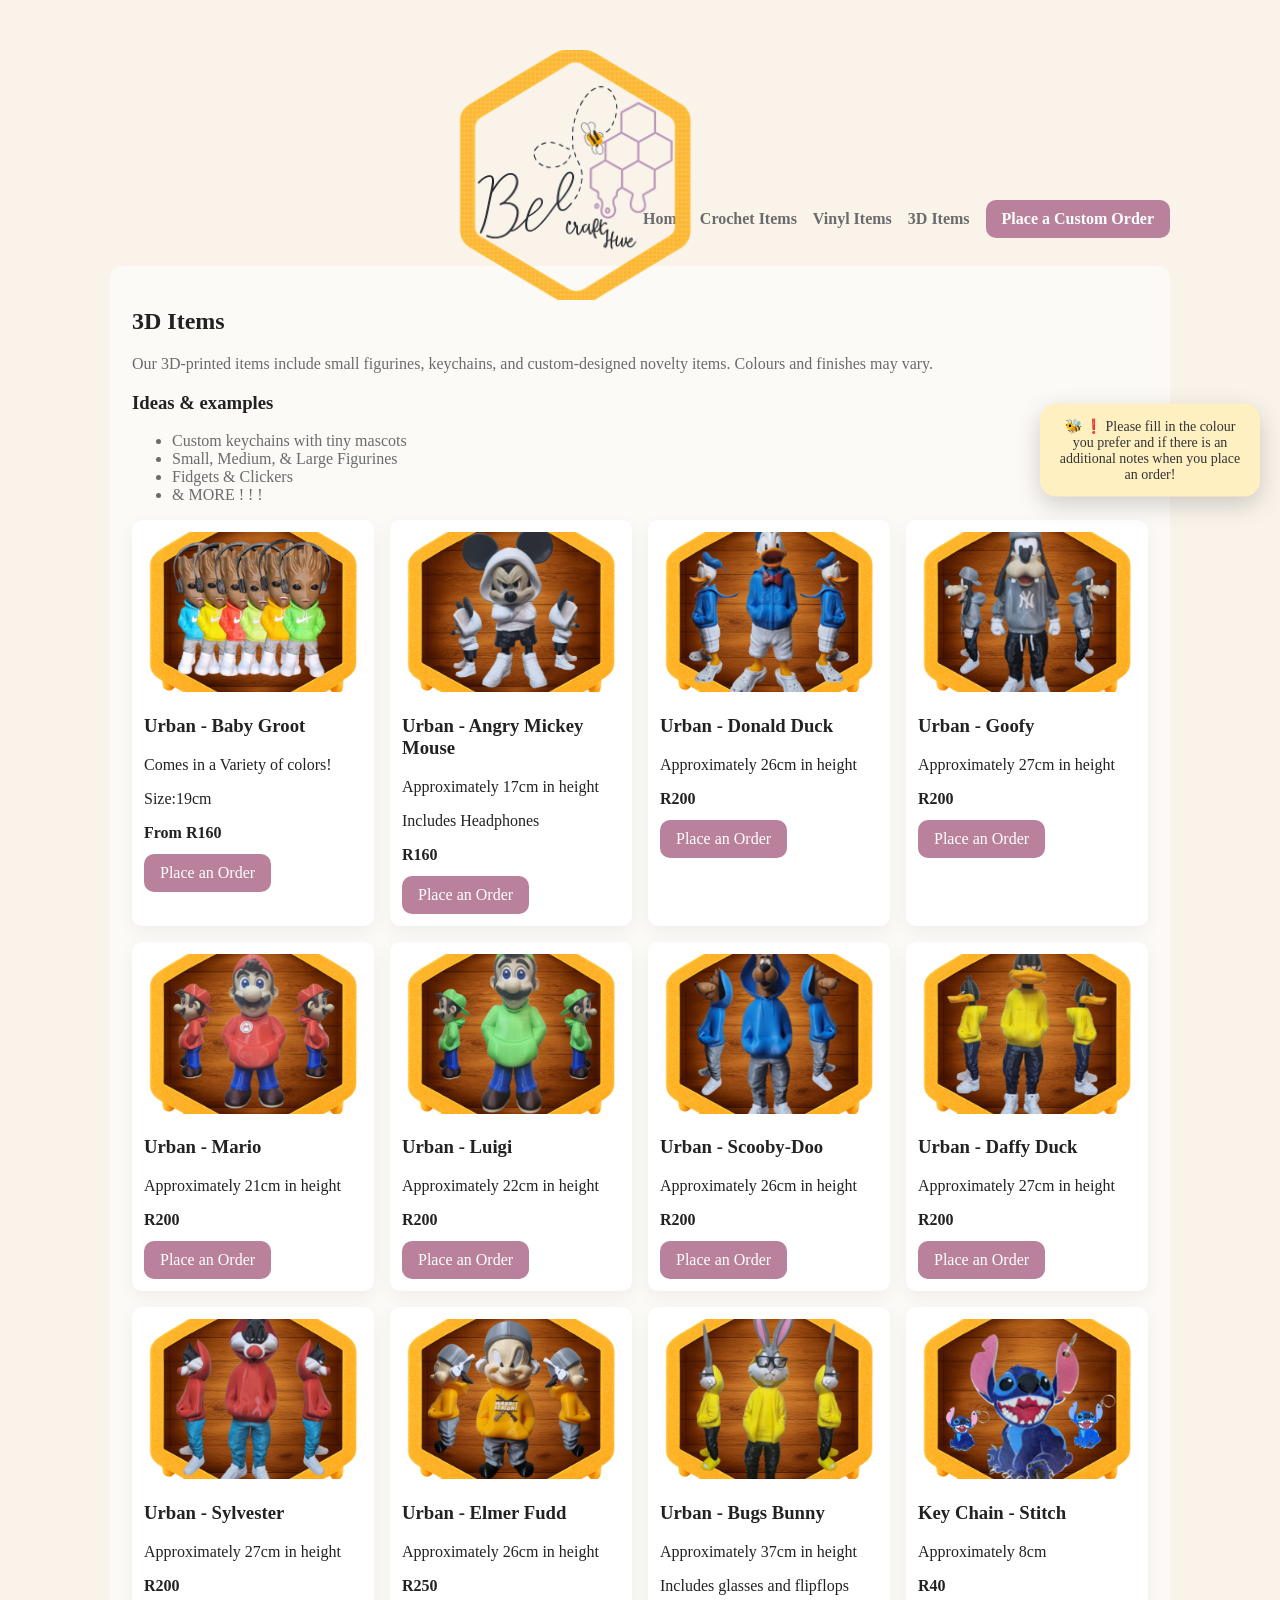
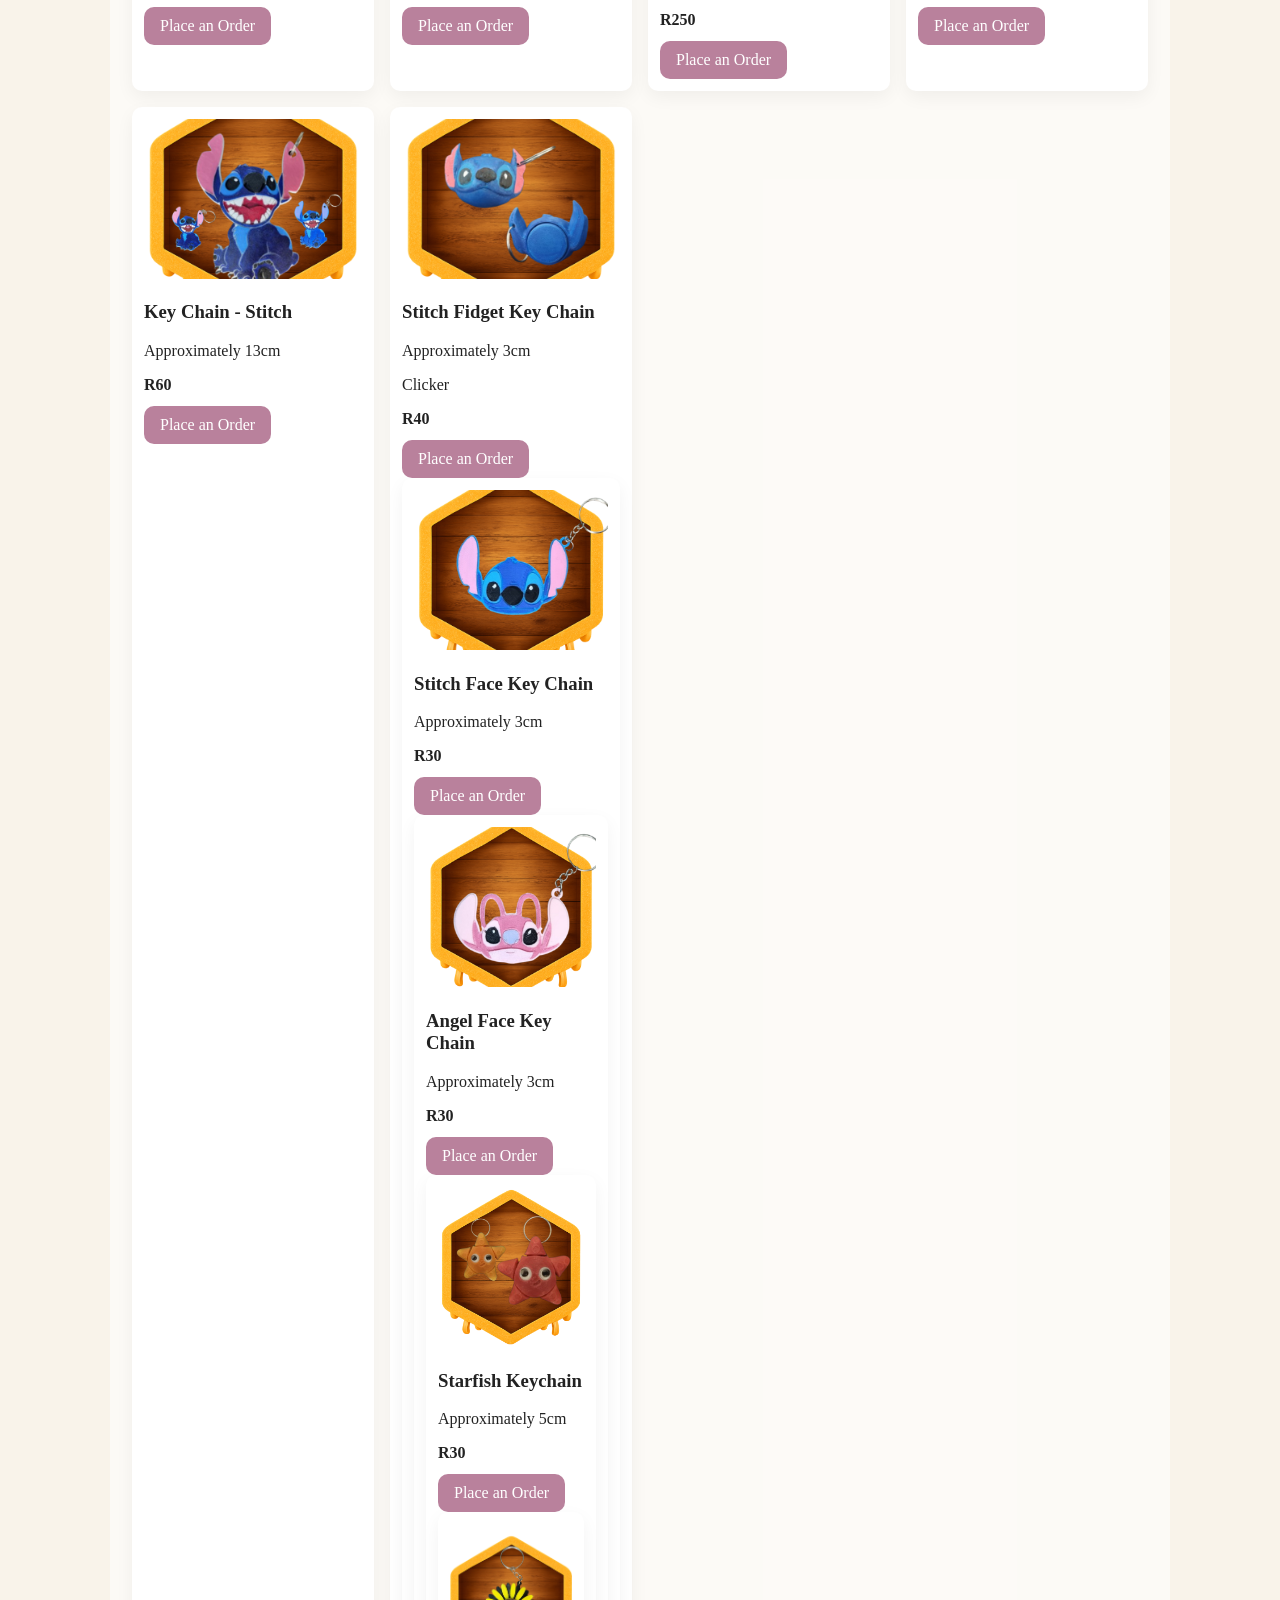
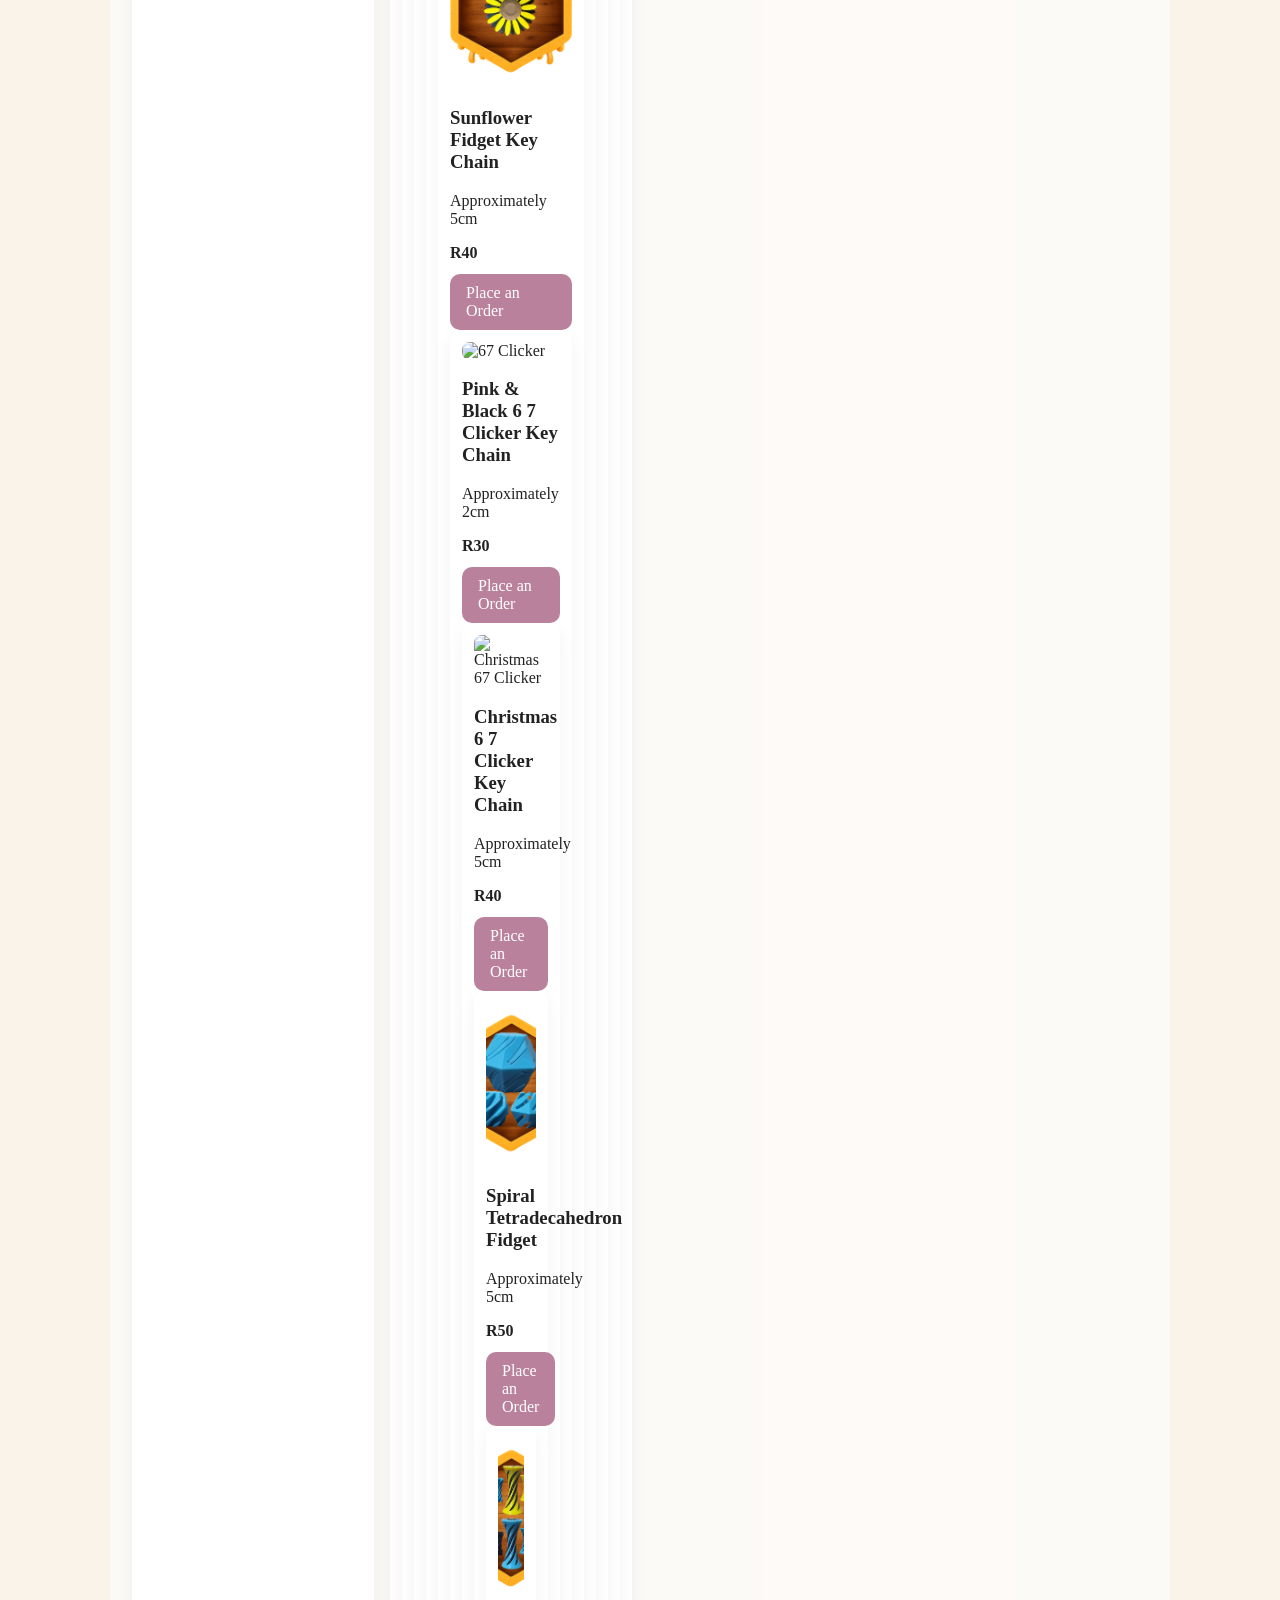
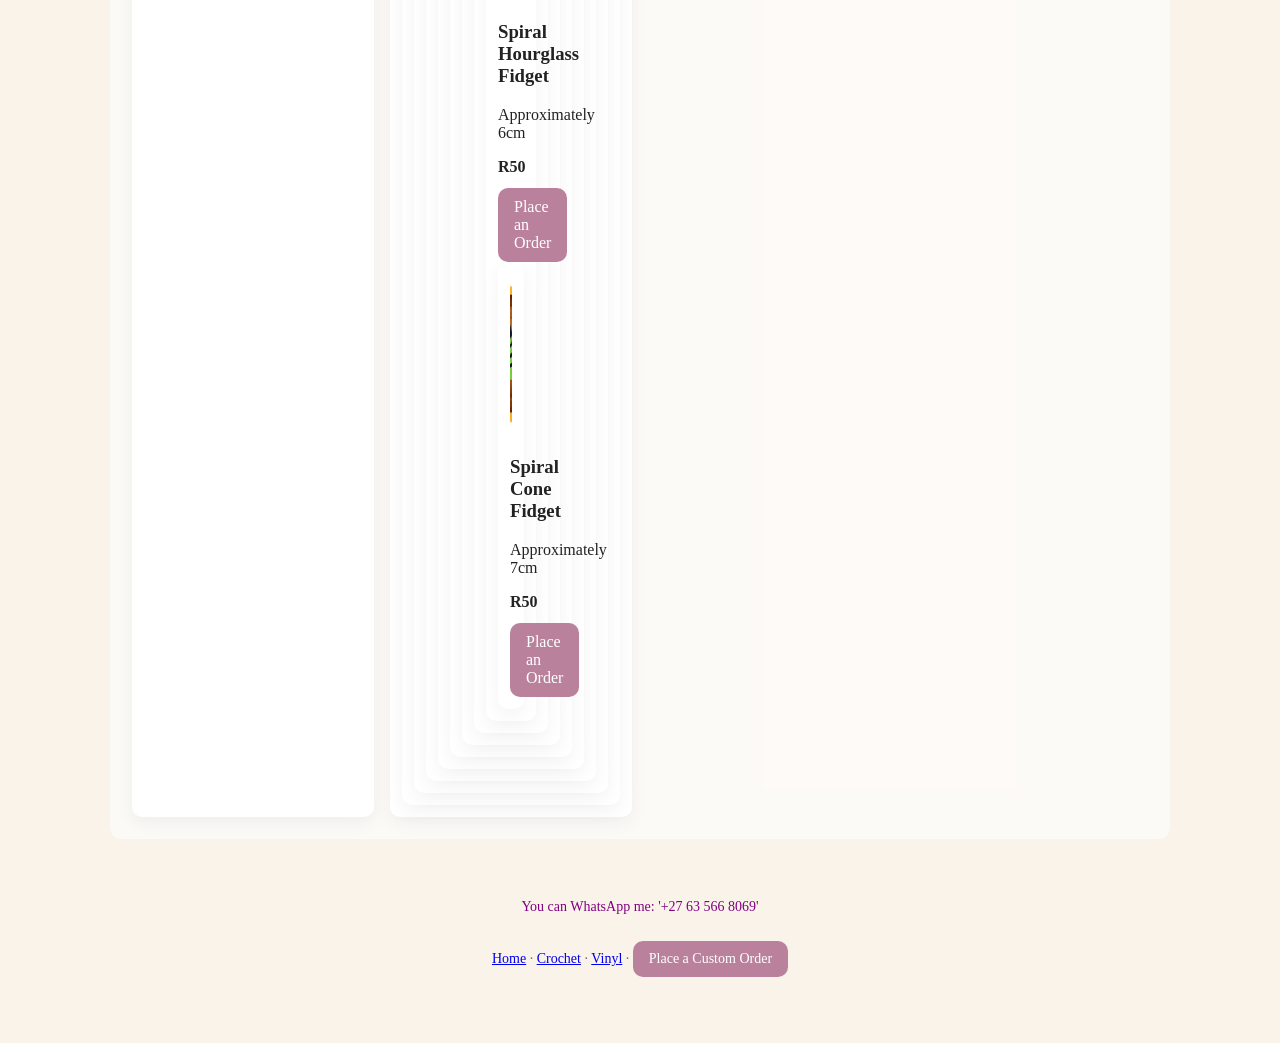
==== commit dd7929e9: "Update 3d.html" ====
--- a/3d.html
+++ b/3d.html
@@ -39,6 +39,51 @@
     }
 }
 
+.floating-note {
+    position: fixed;
+    right: 20px;
+    top: 50%;
+    transform: translateY(-50%);
+    background: #fff0c2;
+    color: #333;
+    padding: 14px 18px;
+    border-radius: 16px;
+    font-size: 14px;
+    max-width: 220px;
+    text-align: center;
+    box-shadow: 0 8px 24px rgba(0,0,0,0.18);
+    z-index: 999;
+    animation: pulse 2.5s infinite;
+}
+
+@keyframes pulse {
+    0% {
+        transform: translateY(-50%) scale(1);
+        box-shadow: 0 8px 24px rgba(0,0,0,0.18);
+    }
+    50% {
+        transform: translateY(-50%) scale(1.04);
+        box-shadow: 0 12px 28px rgba(0,0,0,0.25);
+    }
+    100% {
+        transform: translateY(-50%) scale(1);
+        box-shadow: 0 8px 24px rgba(0,0,0,0.18);
+    }
+}
+
+/* Mobile */
+@media (max-width: 600px) {
+    .floating-note {
+        top: auto;
+        bottom: 20px;
+        right: 10px;
+        left: 10px;
+        max-width: none;
+        font-size: 13px;
+        transform: none;
+    }
+}
+    
 </style>
 </head>
 <body>
@@ -272,7 +317,15 @@
 Place a Custom Order
 </a>
 </div>
+    
 </footer>
 </div>
+   <div class="floating-note">
+  🐝 ❗
+  <span>
+    Please fill in the colour you prefer and if there is an additional notes when you place an order!
+  </span>
+</div>
+ 
 </body>
 </html>
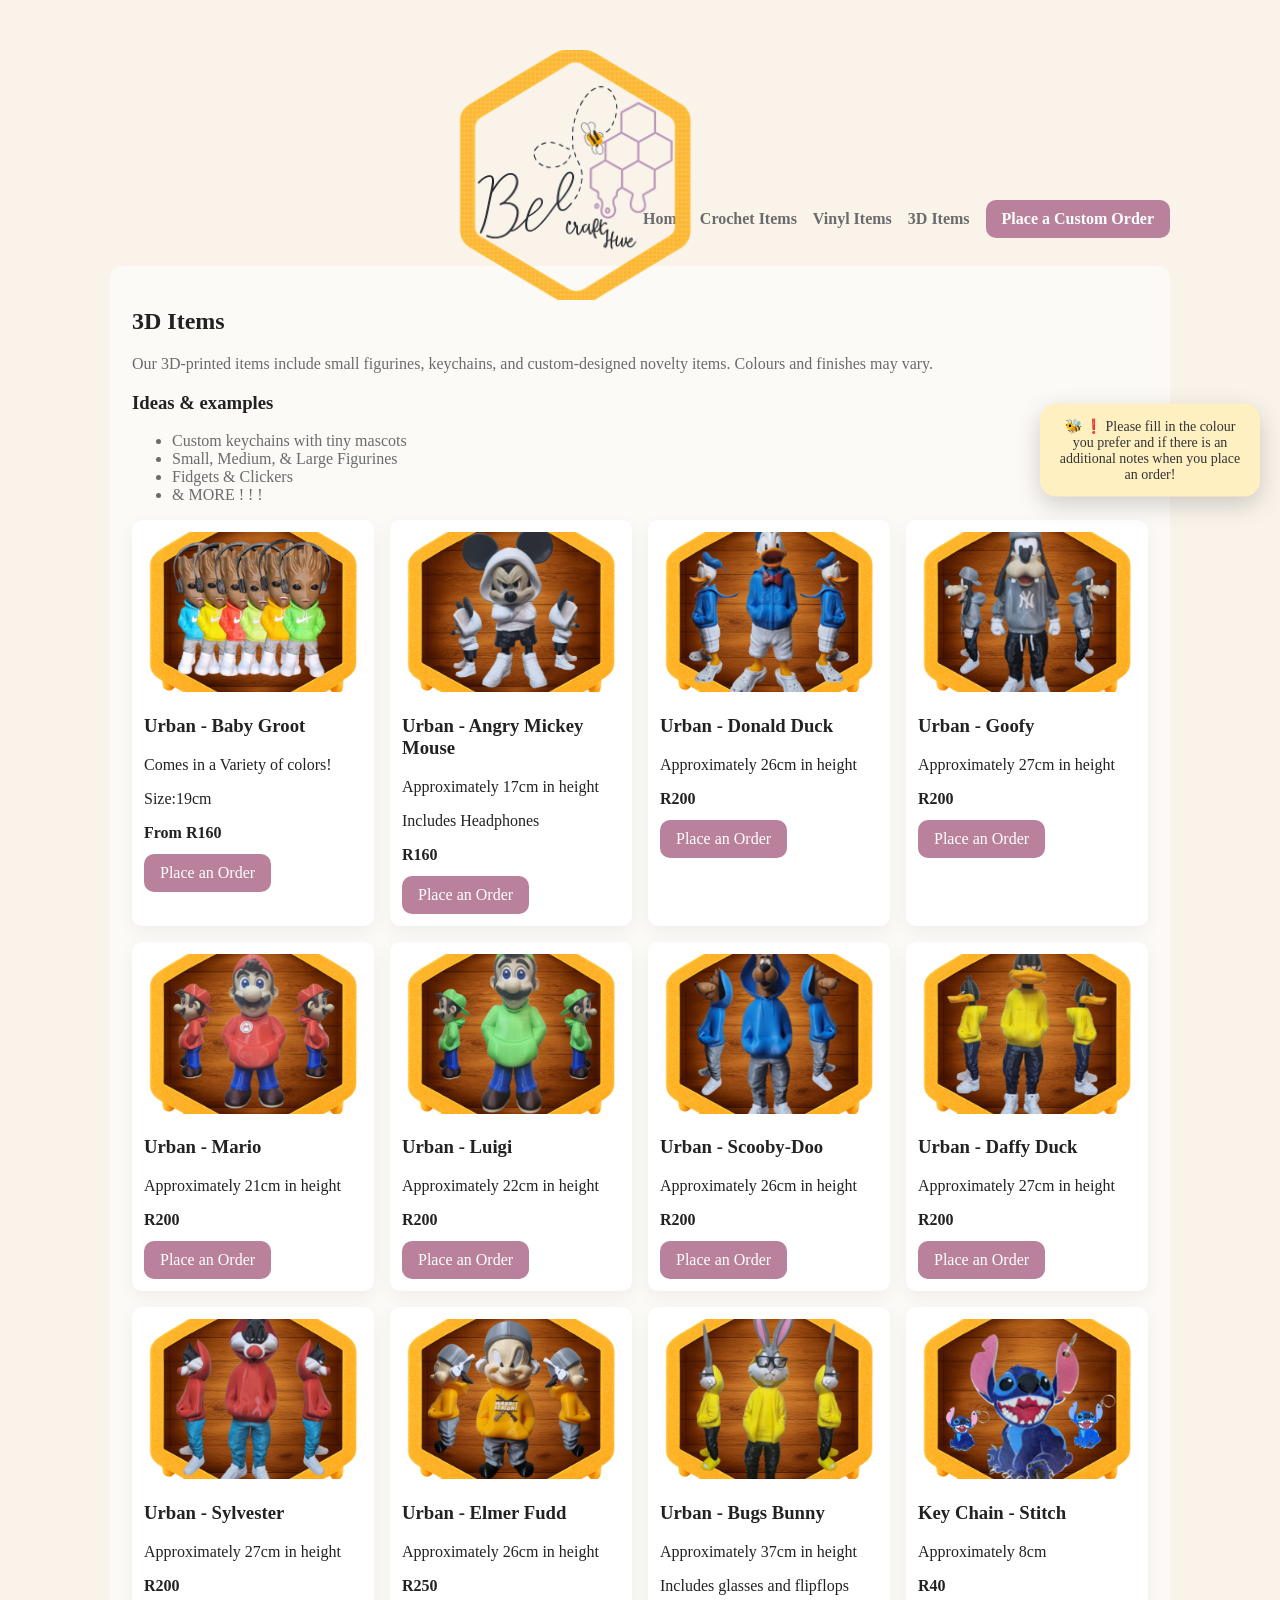
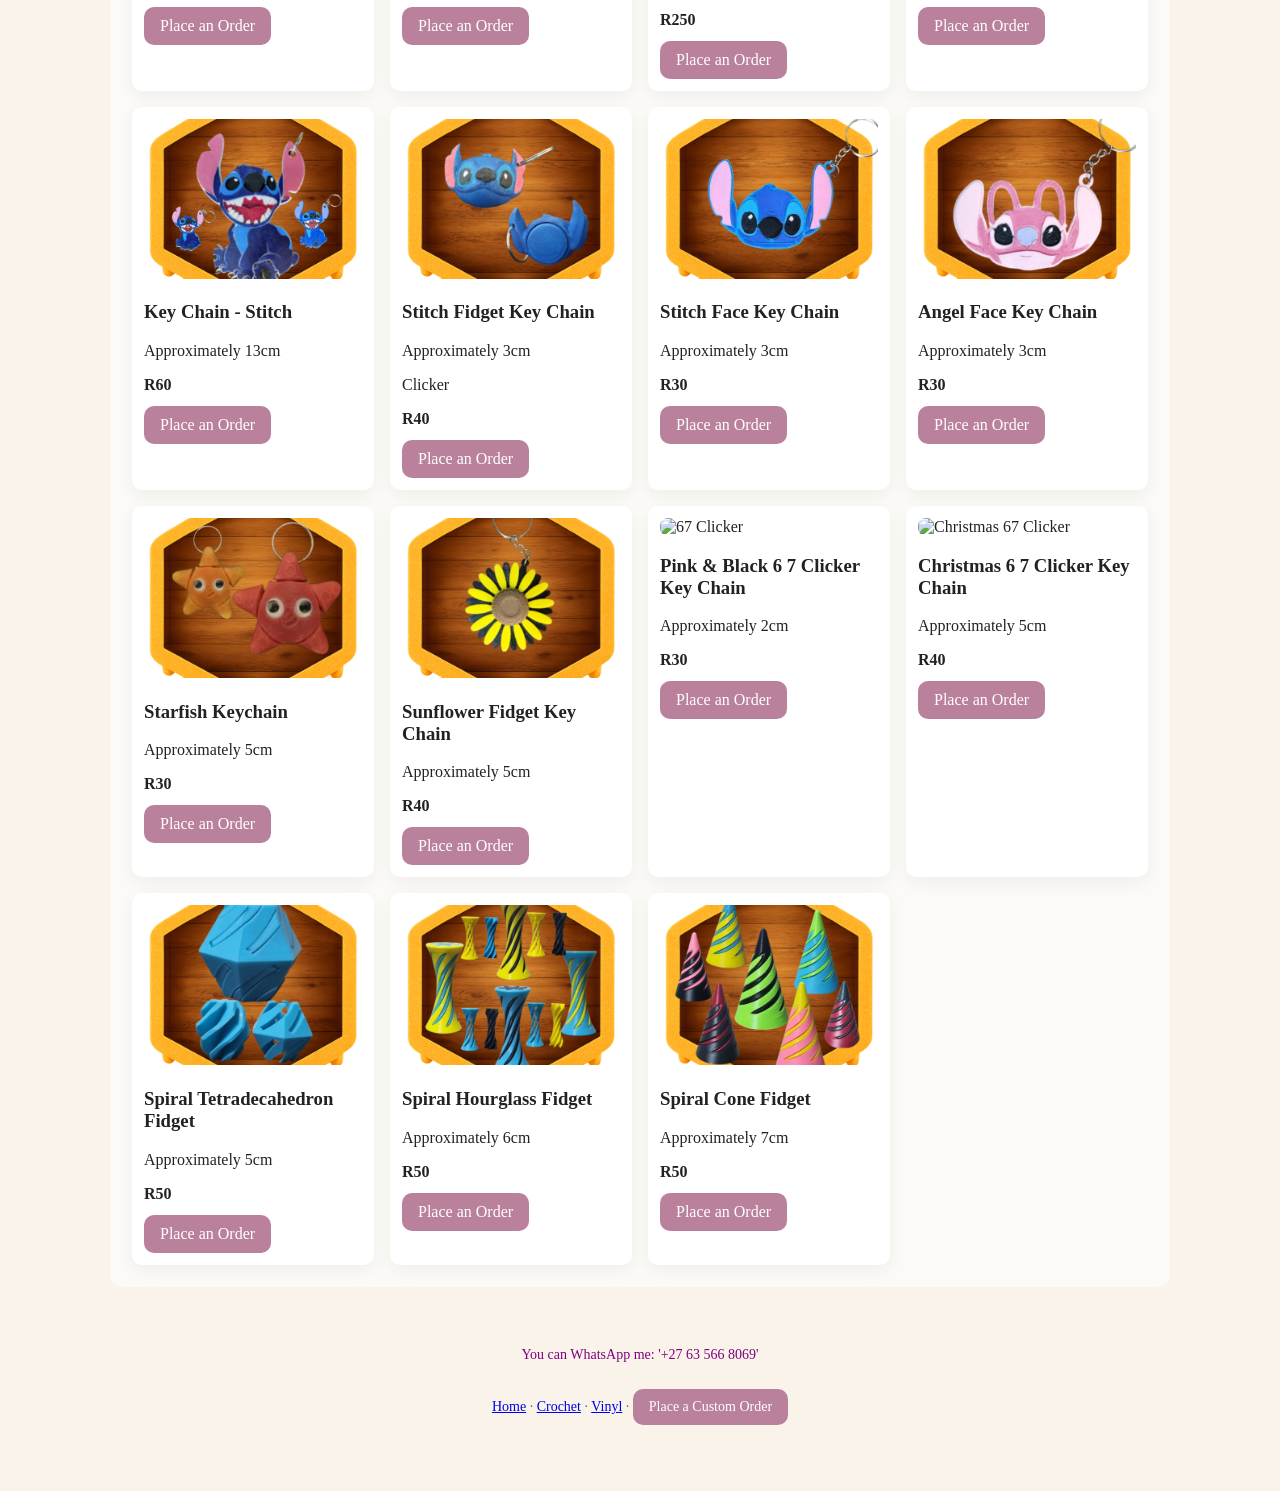
==== commit 37ecb834: "Update 3d.html" ====
--- a/3d.html
+++ b/3d.html
@@ -202,8 +202,6 @@
 Place an Order
 </a>
 </div>
-
-
     
 <div class="product"><img src="Images/3d-stitch-keychain.png" alt="Stitch-keychain"><h3>Key Chain - Stitch</h3><p>Approximately 8cm</p><div class="price">R40</div><a class="cta"
 href="https://wa.me/27635668069?text=Hi%20Bee%27s%20Craft%20Hive!%0A%0AMy%20name%20is:%0AI%20would%20like%20to%20order:%0A•%203D%20Stitck%20Key-Chain%0A%0AColour:%0AOther%20notes:%208cm%0A%0AJust%20a%20friendly%20reminder%20that%20all%20delivery%20charges%20will%20be%20payable%20by%20the%20customer.%0A%0AThank%20you!"
@@ -225,70 +223,79 @@
 target="_blank">
 Place an Order
 </a>
-
+</div>
+    
 <div class="product"><img src="Images/3d-stitch-face-keychain.png" alt="Stitch Face Keychain"><h3>Stitch Face Key Chain</h3><p>Approximately 3cm</p><div class="price">R30</div>
   <a class="cta"
 href="https://wa.me/27635668069?text=Hi%20Bee%27s%20Craft%20Hive!%0A%0AMy%20name%20is:%0AI%20would%20like%20to%20order:%0A•%20Stitch%20Face%20Key%20Chain%0A%0AColour:%0AOther%20notes:%0A%0AJust%20a%20friendly%20reminder%20that%20all%20delivery%20charges%20will%20be%20payable%20by%20the%20customer.%0A%0AThank%20you!"
 target="_blank">
 Place an Order
 </a>
-
+</div>
+    
 <div class="product"><img src="Images/3d-angel-face-keychain.png" alt="Angel Face Keychain"><h3>Angel Face Key Chain</h3><p>Approximately 3cm</p><div class="price">R30</div>
   <a class="cta"
 href="https://wa.me/27635668069?text=Hi%20Bee%27s%20Craft%20Hive!%0A%0AMy%20name%20is:%0AI%20would%20like%20to%20order:%0A•%20Angel%20Face%20Key%20Chain%0A%0AColour:%0AOther%20notes:%0A%0AJust%20a%20friendly%20reminder%20that%20all%20delivery%20charges%20will%20be%20payable%20by%20the%20customer.%0A%0AThank%20you!"
 target="_blank">
 Place an Order
 </a>  
-
+</div>
+    
 <div class="product"><img src="Images/3d-star-keychain.png" alt="Star Keychain"><h3>Starfish Keychain</h3><p>Approximately 5cm</p><div class="price">R30</div>
   <a class="cta"
 href="https://wa.me/27635668069?text=Hi%20Bee%27s%20Craft%20Hive!%0A%0AMy%20name%20is:%0AI%20would%20like%20to%20order:%0A•%20Starfish Key Chain%0A%0AColour:%0AOther%20notes:%0A%0AJust%20a%20friendly%20reminder%20that%20all%20delivery%20charges%20will%20be%20payable%20by%20the%20customer.%0A%0AThank%20you!"
 target="_blank">
 Place an Order
 </a>
-
+</div>
+    
 <div class="product"><img src="Images/3d-sunflower-fidget.png" alt="Sunflowe Keychain"><h3>Sunflower Fidget Key Chain</h3><p>Approximately 5cm</p><div class="price">R40</div>
   <a class="cta"
 href="https://wa.me/27635668069?text=Hi%20Bee%27s%20Craft%20Hive!%0A%0AMy%20name%20is:%0AI%20would%20like%20to%20order:%0A•%20Sunflower%20Fidget%20Key%20Chain%0A%0AColour:%0AOther%20notes:%0A%0AJust%20a%20friendly%20reminder%20that%20all%20delivery%20charges%20will%20be%20payable%20by%20the%20customer.%0A%0AThank%20you!"
 target="_blank">
 Place an Order
 </a>
-
+</div>
+    
 <div class="product"><img src="Images/3d-67-clicker.png" alt="67 Clicker"><h3>Pink & Black 6 7 Clicker Key Chain</h3><p>Approximately 2cm</p><div class="price">R30</div>
   <a class="cta"
 href="https://wa.me/27635668069?text=Hi%20Bee%27s%20Craft%20Hive!%0A%0AMy%20name%20is:%0AI%20would%20like%20to%20order:%0A•%206%207%20Clicker%20Key%20Chain%0A%0AColour:%20Pink%20&%20Black%0AOther%20notes:%0A%0AJust%20a%20friendly%20reminder%20that%20all%20delivery%20charges%20will%20be%20payable%20by%20the%20customer.%0A%0AThank%20you!"
 target="_blank">
 Place an Order
 </a>  
-
+</div>
+    
 <div class="product"><img src="Images/3d-cm-67-clicker.png" alt="Christmas 67 Clicker"><h3>Christmas 6 7 Clicker Key Chain</h3><p>Approximately 5cm</p><div class="price">R40</div>
   <a class="cta"
 href="https://wa.me/27635668069?text=Hi%20Bee%27s%20Craft%20Hive!%0A%0AMy%20name%20is:%0AI%20would%20like%20to%20order:%0A•%20Christmas%206%207%20Clicker%20Key%20Chain%0A%0AColour:%0AOther%20notes:%0A%0AJust%20a%20friendly%20reminder%20that%20all%20delivery%20charges%20will%20be%20payable%20by%20the%20customer.%0A%0AThank%20you!"
 target="_blank">
 Place an Order
 </a>
-
+</div>
+    
 <div class="product"><img src="Images/3d-spiral-t-fidget.png" alt="Spiral T Fidget"><h3>Spiral Tetradecahedron Fidget</h3><p>Approximately 5cm</p><div class="price">R50</div>
   <a class="cta"
 href="https://wa.me/27635668069?text=Hi%20Bee%27s%20Craft%20Hive!%0A%0AMy%20name%20is:%0AI%20would%20like%20to%20order:%0A•%20Spiral%20Tetradecahedron%20Fidget%0A%0AColour:%0AOther%20notes:%0A%0AJust%20a%20friendly%20reminder%20that%20all%20delivery%20charges%20will%20be%20payable%20by%20the%20customer.%0A%0AThank%20you!"
 target="_blank">
 Place an Order
 </a>
-
+</div>
+    
 <div class="product"><img src="Images/3d-spiral-h-fidget.png" alt="Spiral H Fidget"><h3>Spiral Hourglass Fidget</h3><p>Approximately 6cm</p><div class="price">R50</div>
   <a class="cta"
 href="https://wa.me/27635668069?text=Hi%20Bee%27s%20Craft%20Hive!%0A%0AMy%20name%20is:%0AI%20would%20like%20to%20order:%0A•%20Spiral%20Hourglass%20Fidget%0A%0AColour:%0AOther%20notes:%0A%0AJust%20a%20friendly%20reminder%20that%20all%20delivery%20charges%20will%20be%20payable%20by%20the%20customer.%0A%0AThank%20you!"
 target="_blank">
 Place an Order
 </a>
-
+</div>
+    
 <div class="product"><img src="Images/3d-spiral-c-fidget.png" alt="Spiral C Fidget"><h3>Spiral Cone Fidget</h3><p>Approximately 7cm</p><div class="price">R50</div>
   <a class="cta"
 href="https://wa.me/27635668069?text=Hi%20Bee%27s%20Craft%20Hive!%0A%0AMy%20name%20is:%0AI%20would%20like%20to%20order:%0A•%20Spiral%20Cone%20Fidget%0A%0AColour:%0AOther%20notes:%0A%0AJust%20a%20friendly%20reminder%20that%20all%20delivery%20charges%20will%20be%20payable%20by%20the%20customer.%0A%0AThank%20you!"
 target="_blank">
 Place an Order
 </a>
-
+</div>
     
 <!--   
 <div class="product"><img src="Images/3d-name.png" alt="name"><h3>Name</h3><p>Approximately 8cm</p><div class="price">R40</div>
@@ -297,6 +304,7 @@
 target="_blank">
 Place an Order
 </a>
+</div>
     
 <a class="cta"
 href="https://wa.me/27635668069?text=Hi%20Bee%27s%20Craft%20Hive!%0A%0AMy%20name%20is:%0AI%20would%20like%20to%20order:%0A•%20PRODUCT%20NAME%0A%0AColour:%0AOther%20notes:%0A%0AJust%20a%20friendly%20reminder%20that%20all%20delivery%20charges%20will%20be%20payable%20by%20the%20customer.%0A%0AThank%20you!"
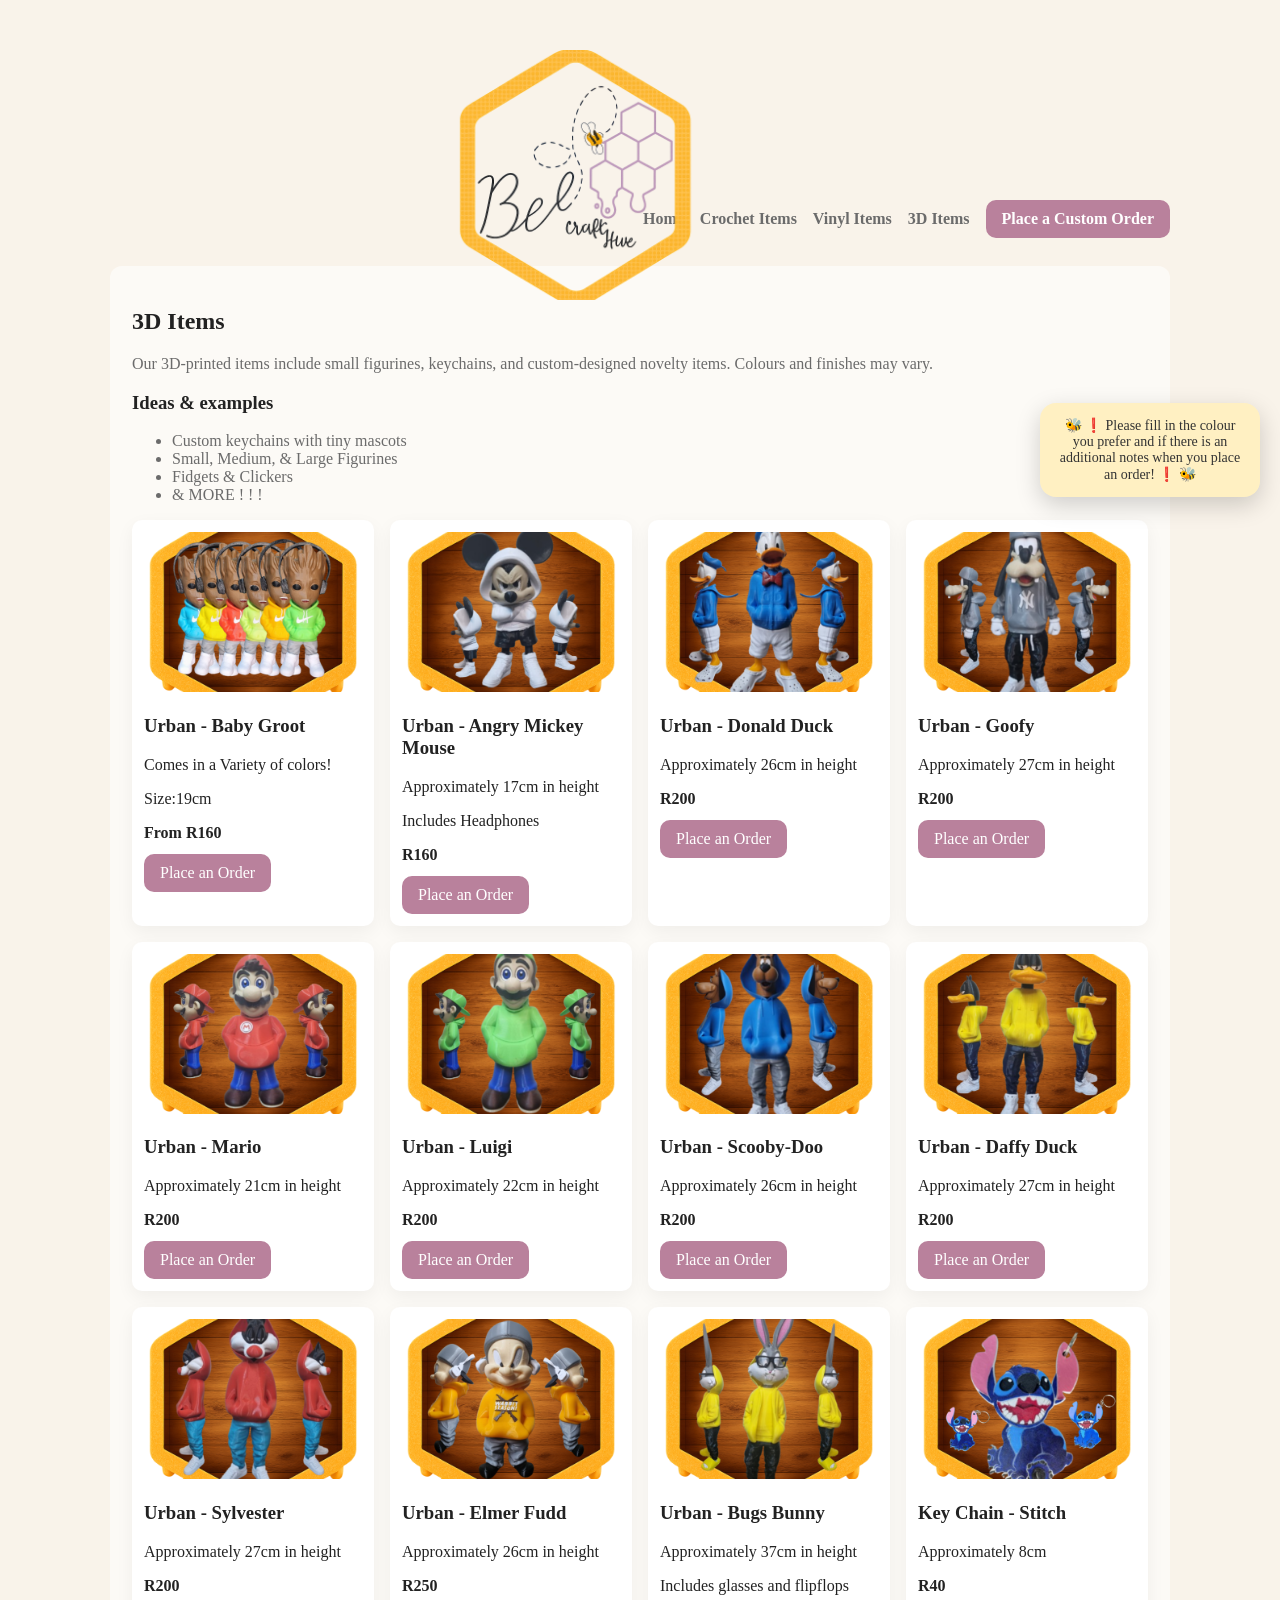
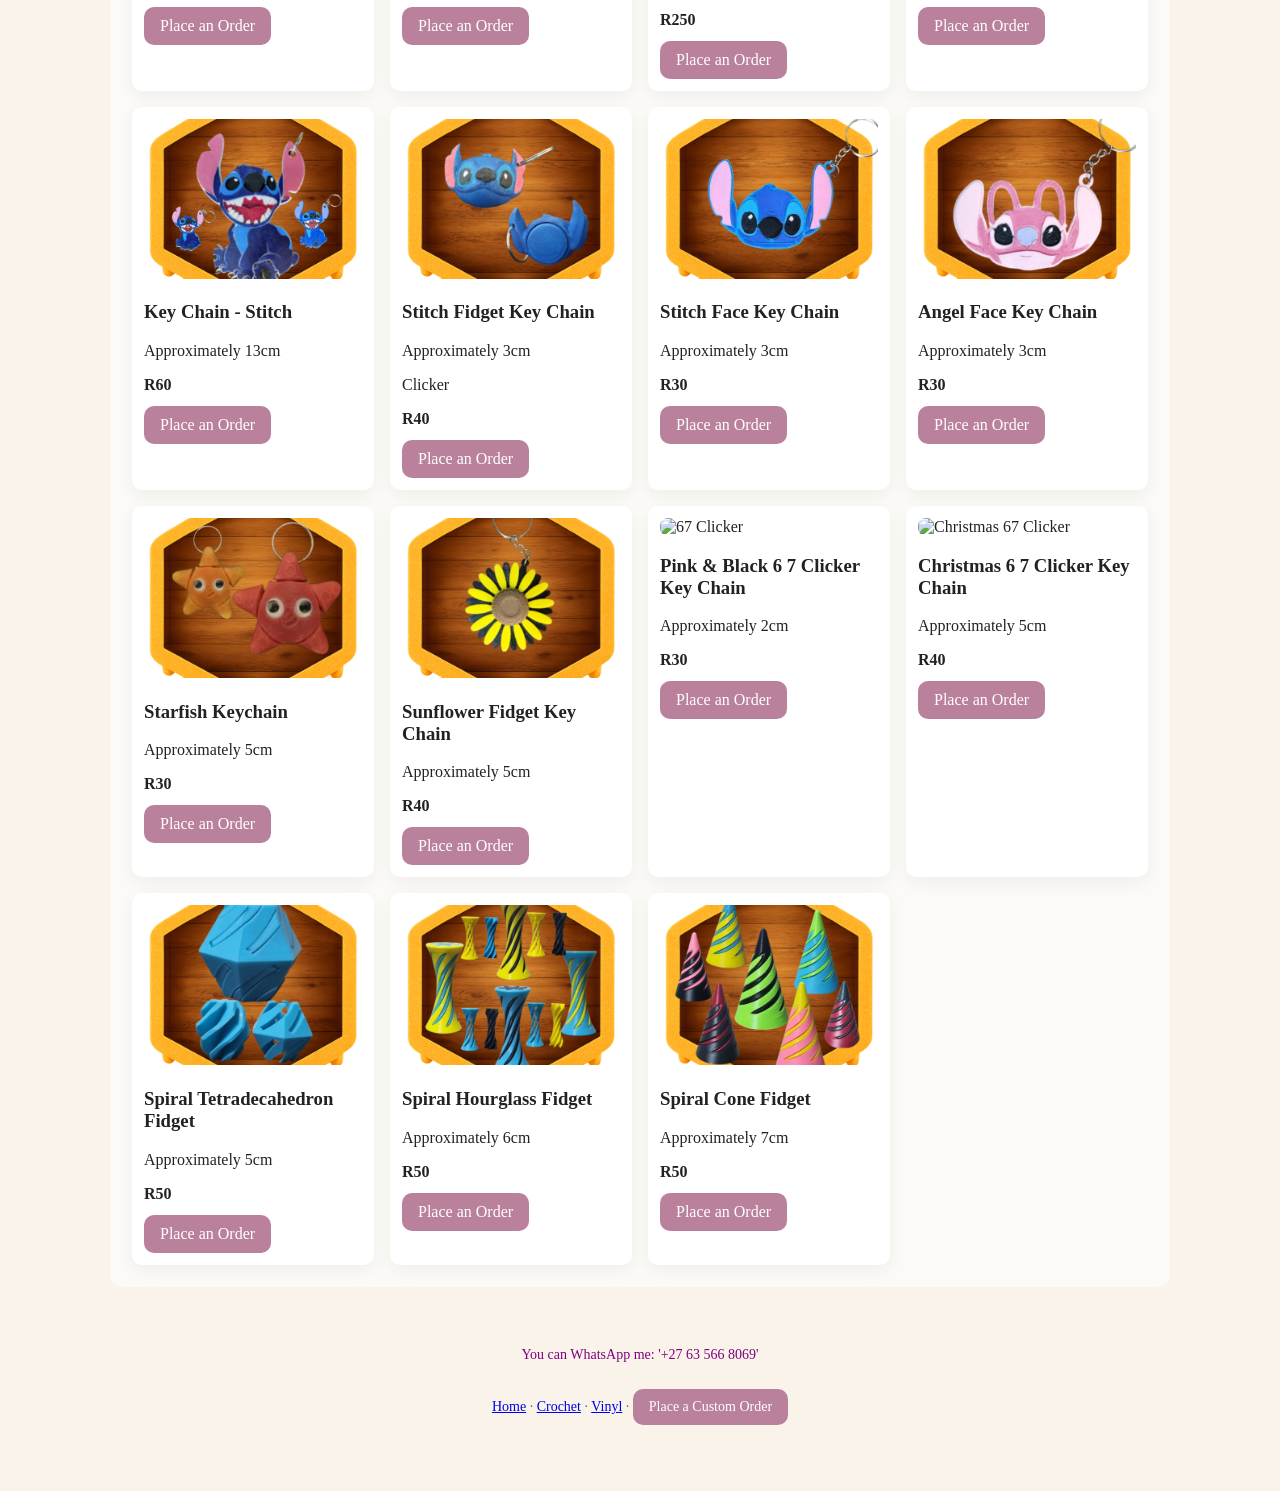
==== commit a0a629fb: "Update 3d.html" ====
--- a/3d.html
+++ b/3d.html
@@ -333,6 +333,7 @@
   <span>
     Please fill in the colour you prefer and if there is an additional notes when you place an order!
   </span>
+  ❗ 🐝     
 </div>
  
 </body>
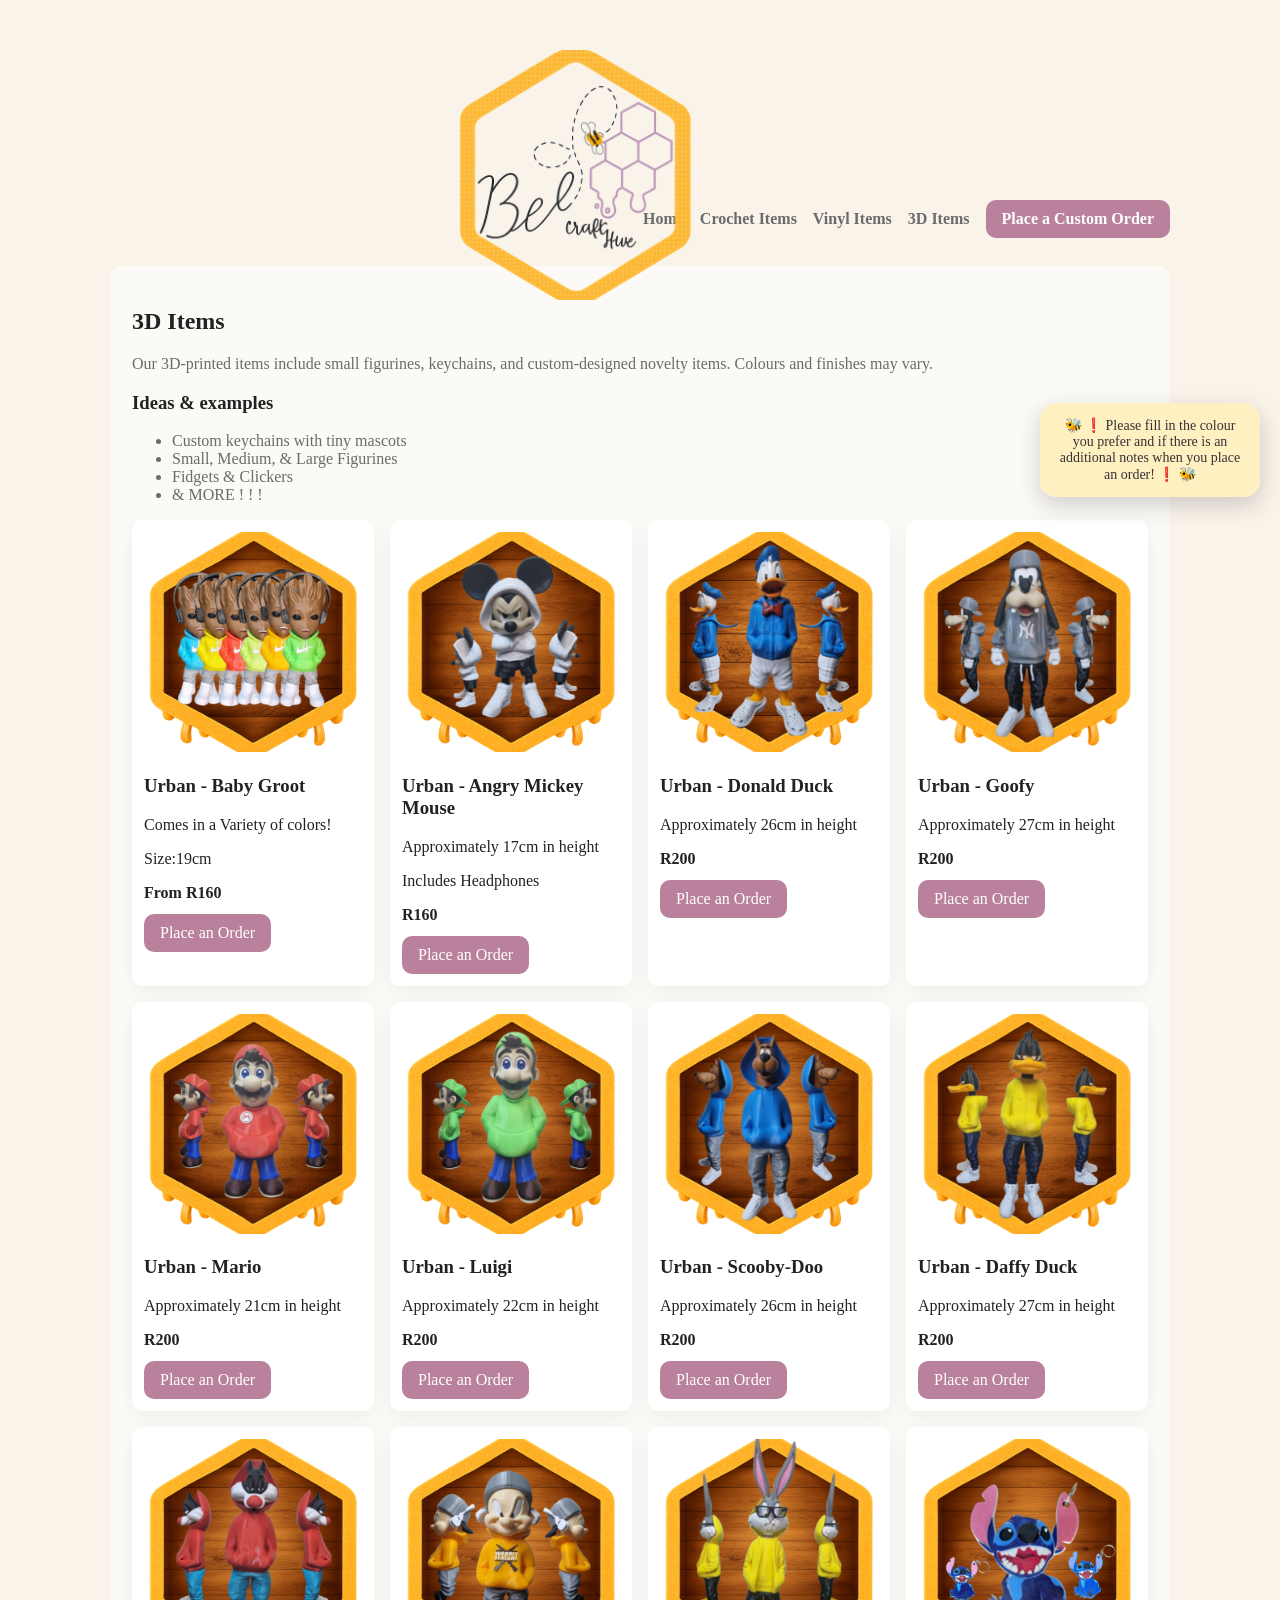
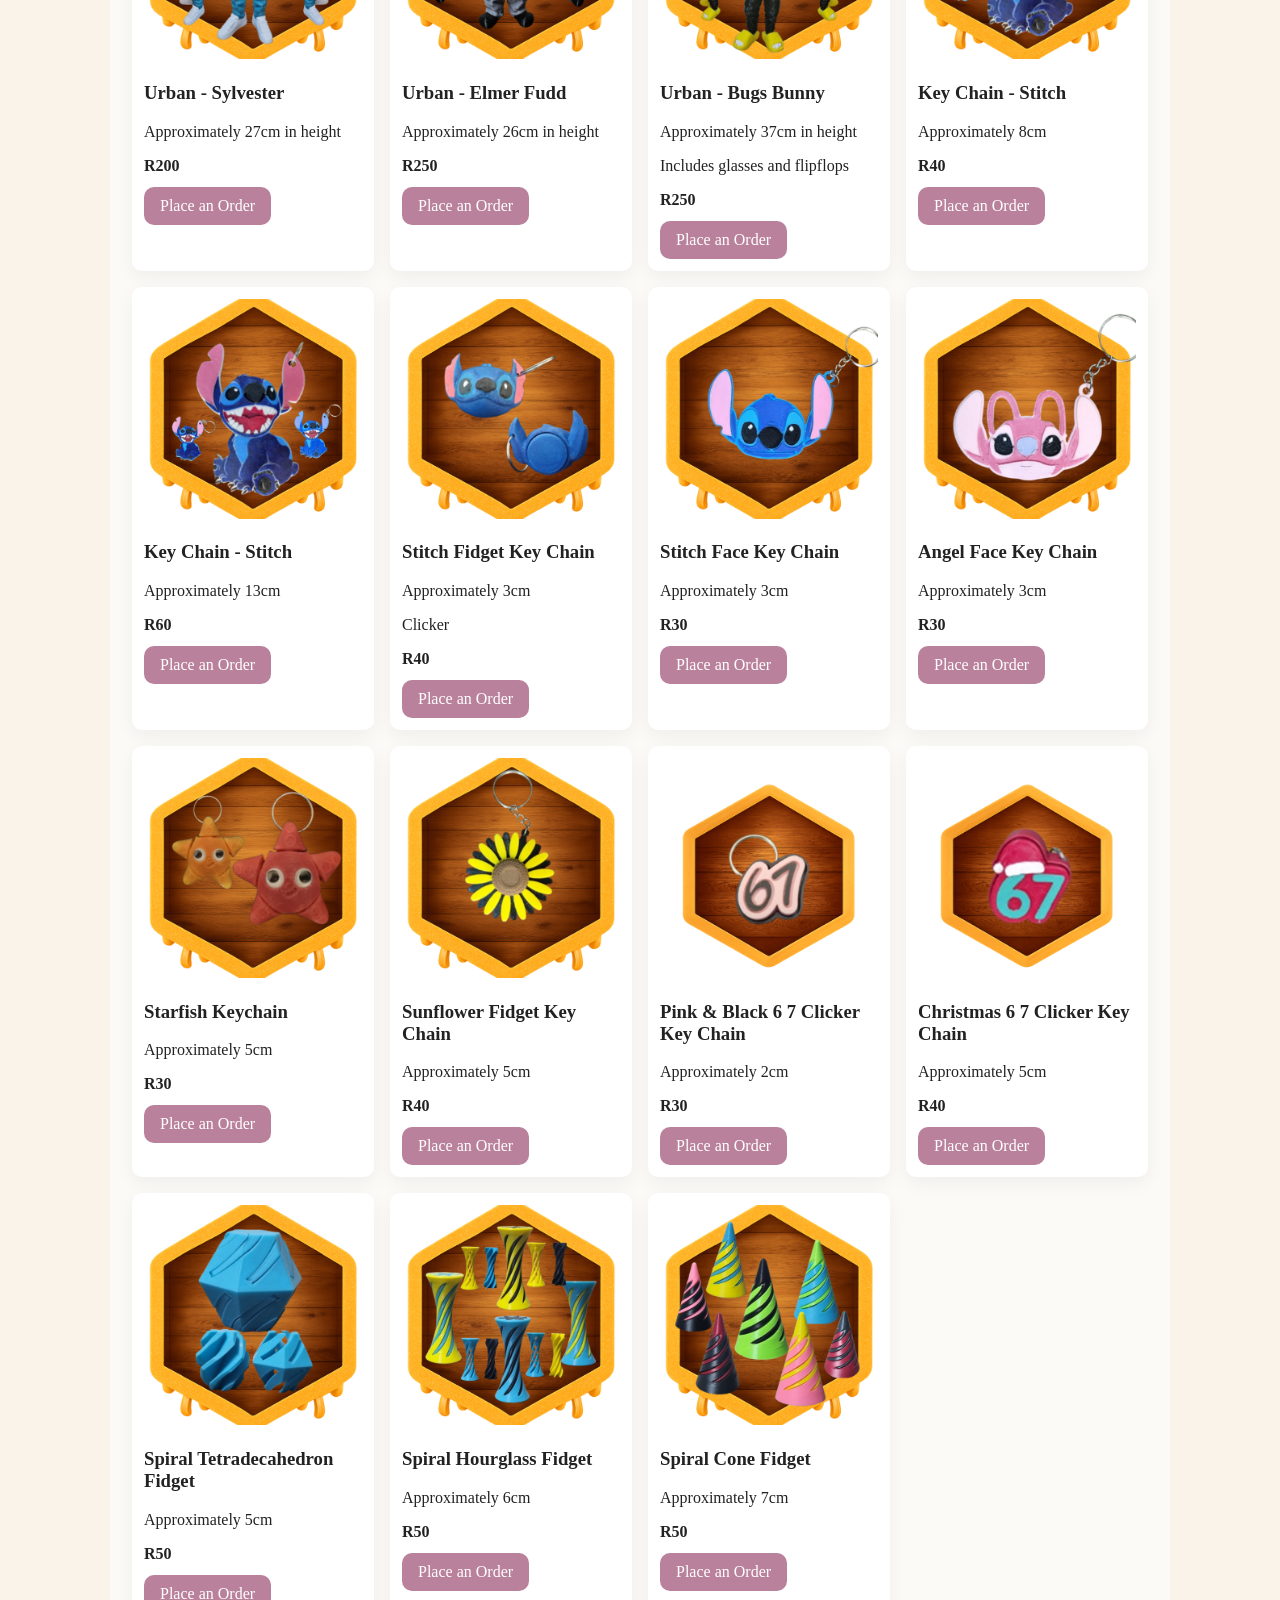
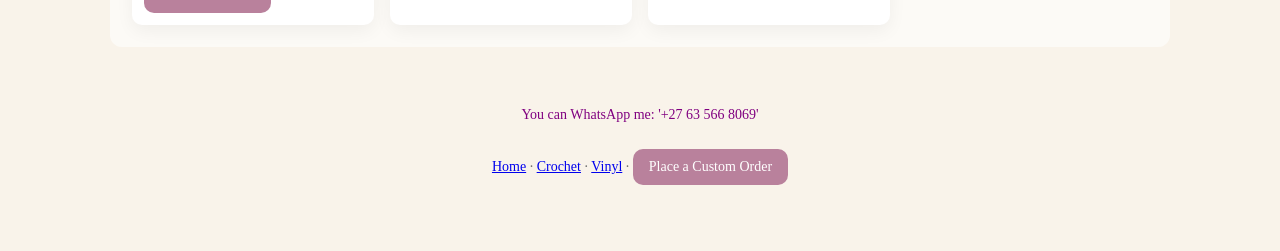
==== commit 712d66e8: "Update 3d.html" ====
--- a/3d.html
+++ b/3d.html
@@ -15,6 +15,11 @@
     z-index: 10;      /* make sure it sits above everything */
 }
 
+.product img {
+    height: 220px;
+}
+    
+
 header img.logo {
     height: 250px;    /* adjust size here */
 }
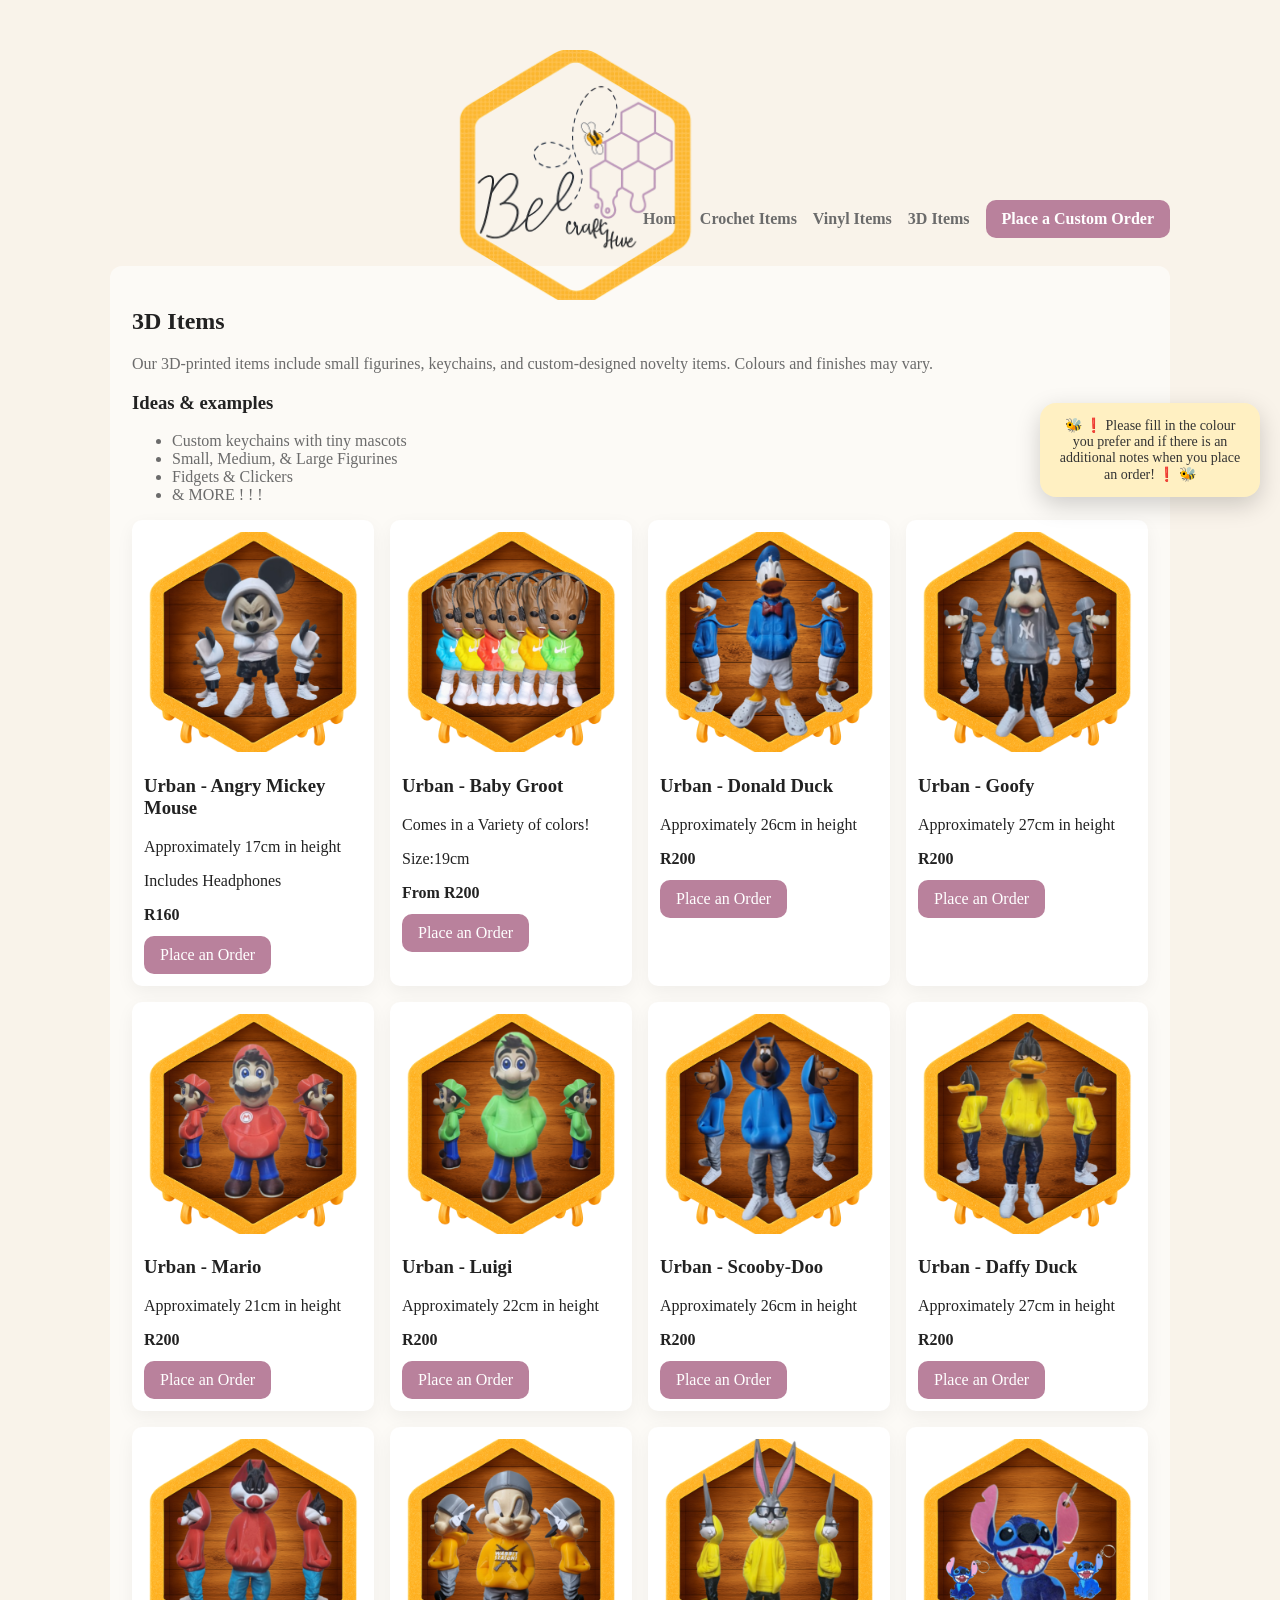
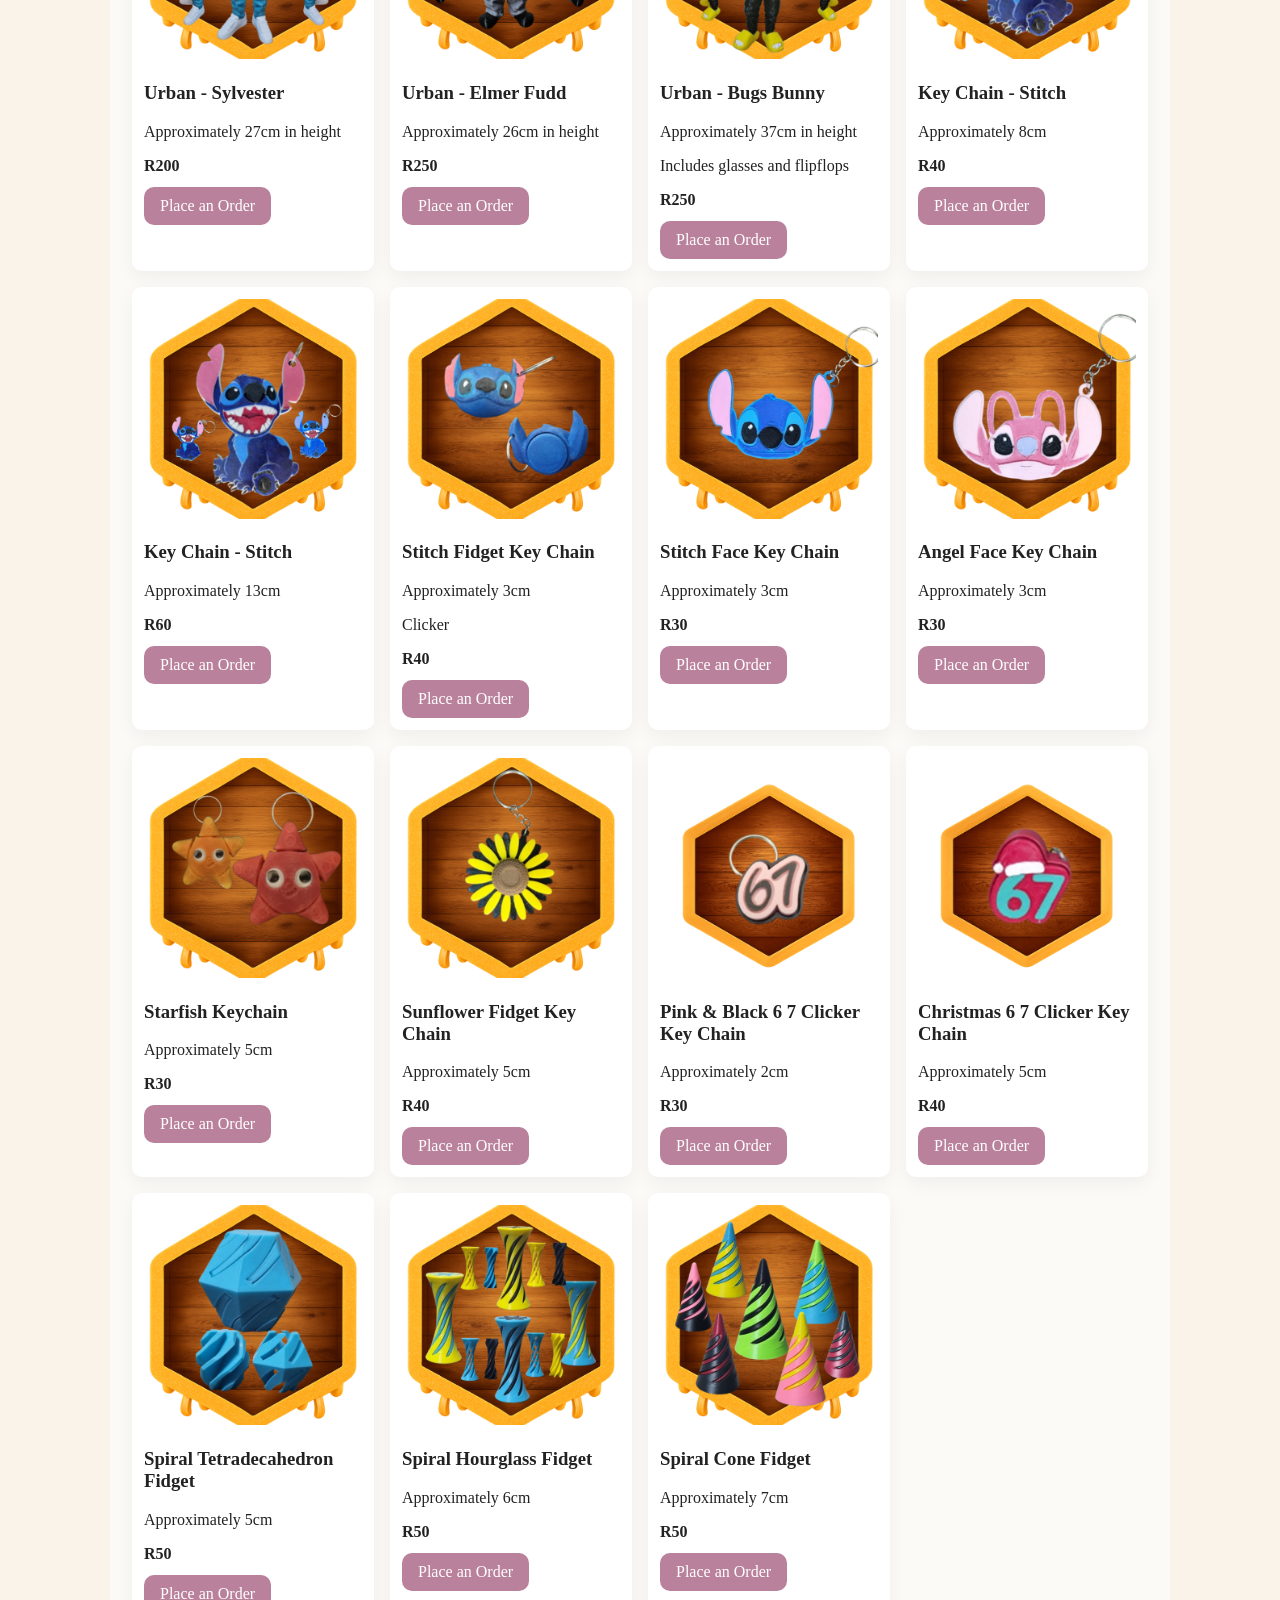
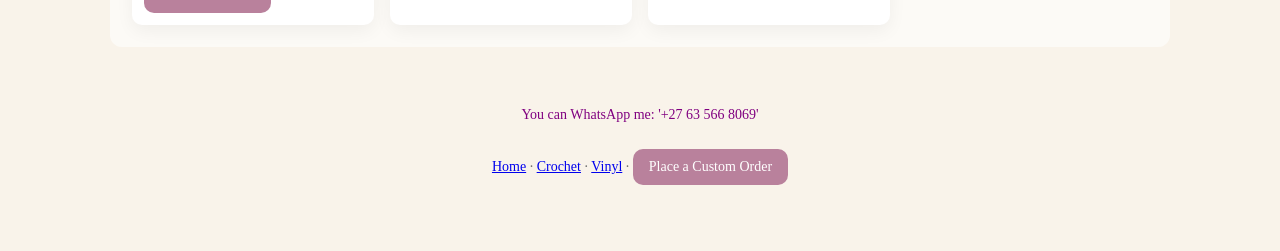
==== commit 76674906: "Update 3d.html" ====
--- a/3d.html
+++ b/3d.html
@@ -131,15 +131,15 @@
 <div class="product"><img src="Images/3d-figures.png" alt="All Figurines"><h3>All Available Figurines</h3><p>More Coming Soon</p><p>Have a specific/custome one?</p><div class="price">From R160</div></div>
 -->
     
-<div class="product"><img src="Images/3d-groots.png" alt="All Groots"><h3>Urban - Baby Groot</h3><p>Comes in a Variety of colors!</p><p>Size:19cm</p><div class="price">From R160</div><a class="cta"
-href="https://wa.me/27635668069?text=Hi%20Bee%27s%20Craft%20Hive!%0A%0AMy%20name%20is:%0AI%20would%20like%20to%20order:%0A•%203D%20Baby%20Groot%0A%0AColour:%0AOther%20notes:%0A%0AJust%20a%20friendly%20reminder%20that%20all%20delivery%20charges%20will%20be%20payable%20by%20the%20customer.%0A%0AThank%20you!"
-target="_blank">
-Place an Order
-</a>
-</div>
-
 <div class="product"><img src="Images/3d-angry-micky.png" alt="bunny"><h3>Urban - Angry Mickey Mouse</h3><p>Approximately 17cm in height</p><p>Includes Headphones</p><div class="price">R160</div><a class="cta"
 href="https://wa.me/27635668069?text=Hi%20Bee%27s%20Craft%20Hive!%0A%0AMy%20name%20is:%0AI%20would%20like%20to%20order:%0A•%203D%20Angry%20Mickey%20Mouse%0A%0AColour:%0AOther%20notes:%0A%0AJust%20a%20friendly%20reminder%20that%20all%20delivery%20charges%20will%20be%20payable%20by%20the%20customer.%0A%0AThank%20you!"
+target="_blank">
+Place an Order
+</a>
+</div>
+
+<div class="product"><img src="Images/3d-groots.png" alt="All Groots"><h3>Urban - Baby Groot</h3><p>Comes in a Variety of colors!</p><p>Size:19cm</p><div class="price">From R200</div><a class="cta"
+href="https://wa.me/27635668069?text=Hi%20Bee%27s%20Craft%20Hive!%0A%0AMy%20name%20is:%0AI%20would%20like%20to%20order:%0A•%203D%20Baby%20Groot%0A%0AColour:%0AOther%20notes:%0A%0AJust%20a%20friendly%20reminder%20that%20all%20delivery%20charges%20will%20be%20payable%20by%20the%20customer.%0A%0AThank%20you!"
 target="_blank">
 Place an Order
 </a>
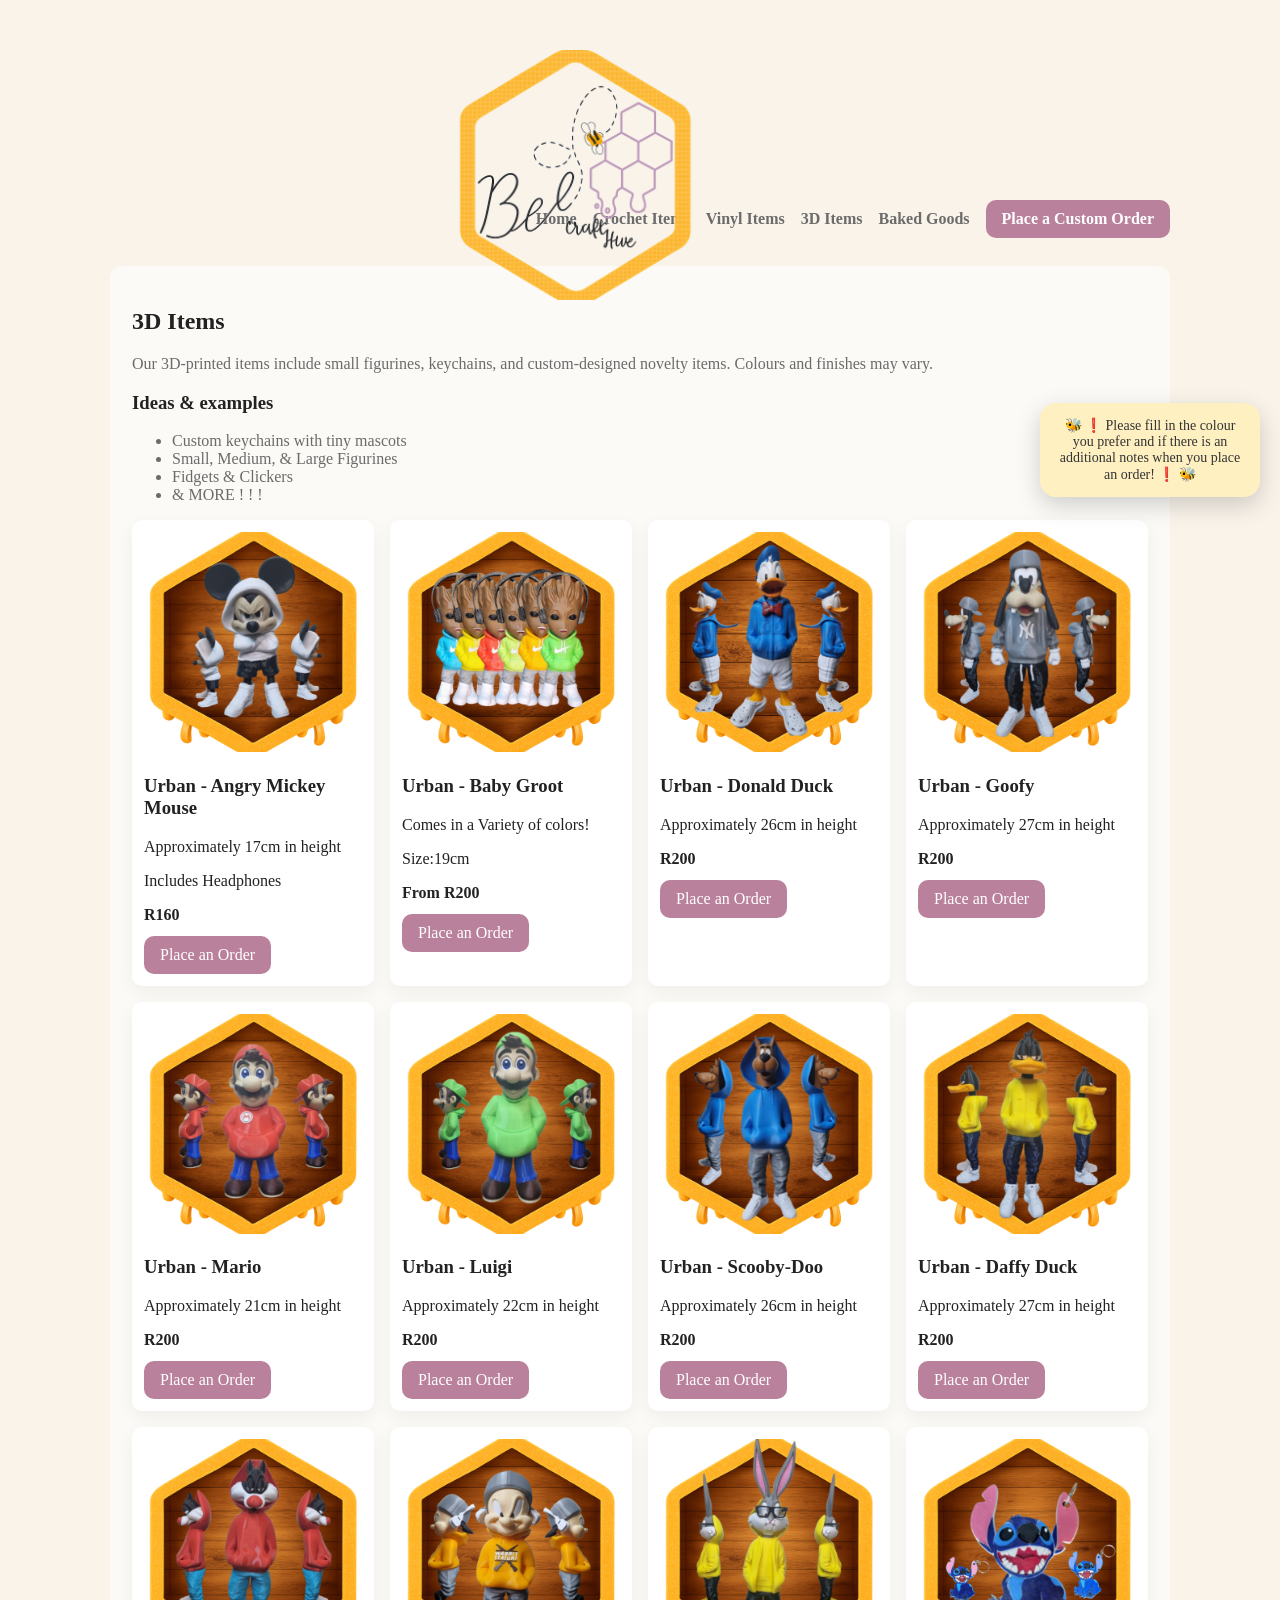
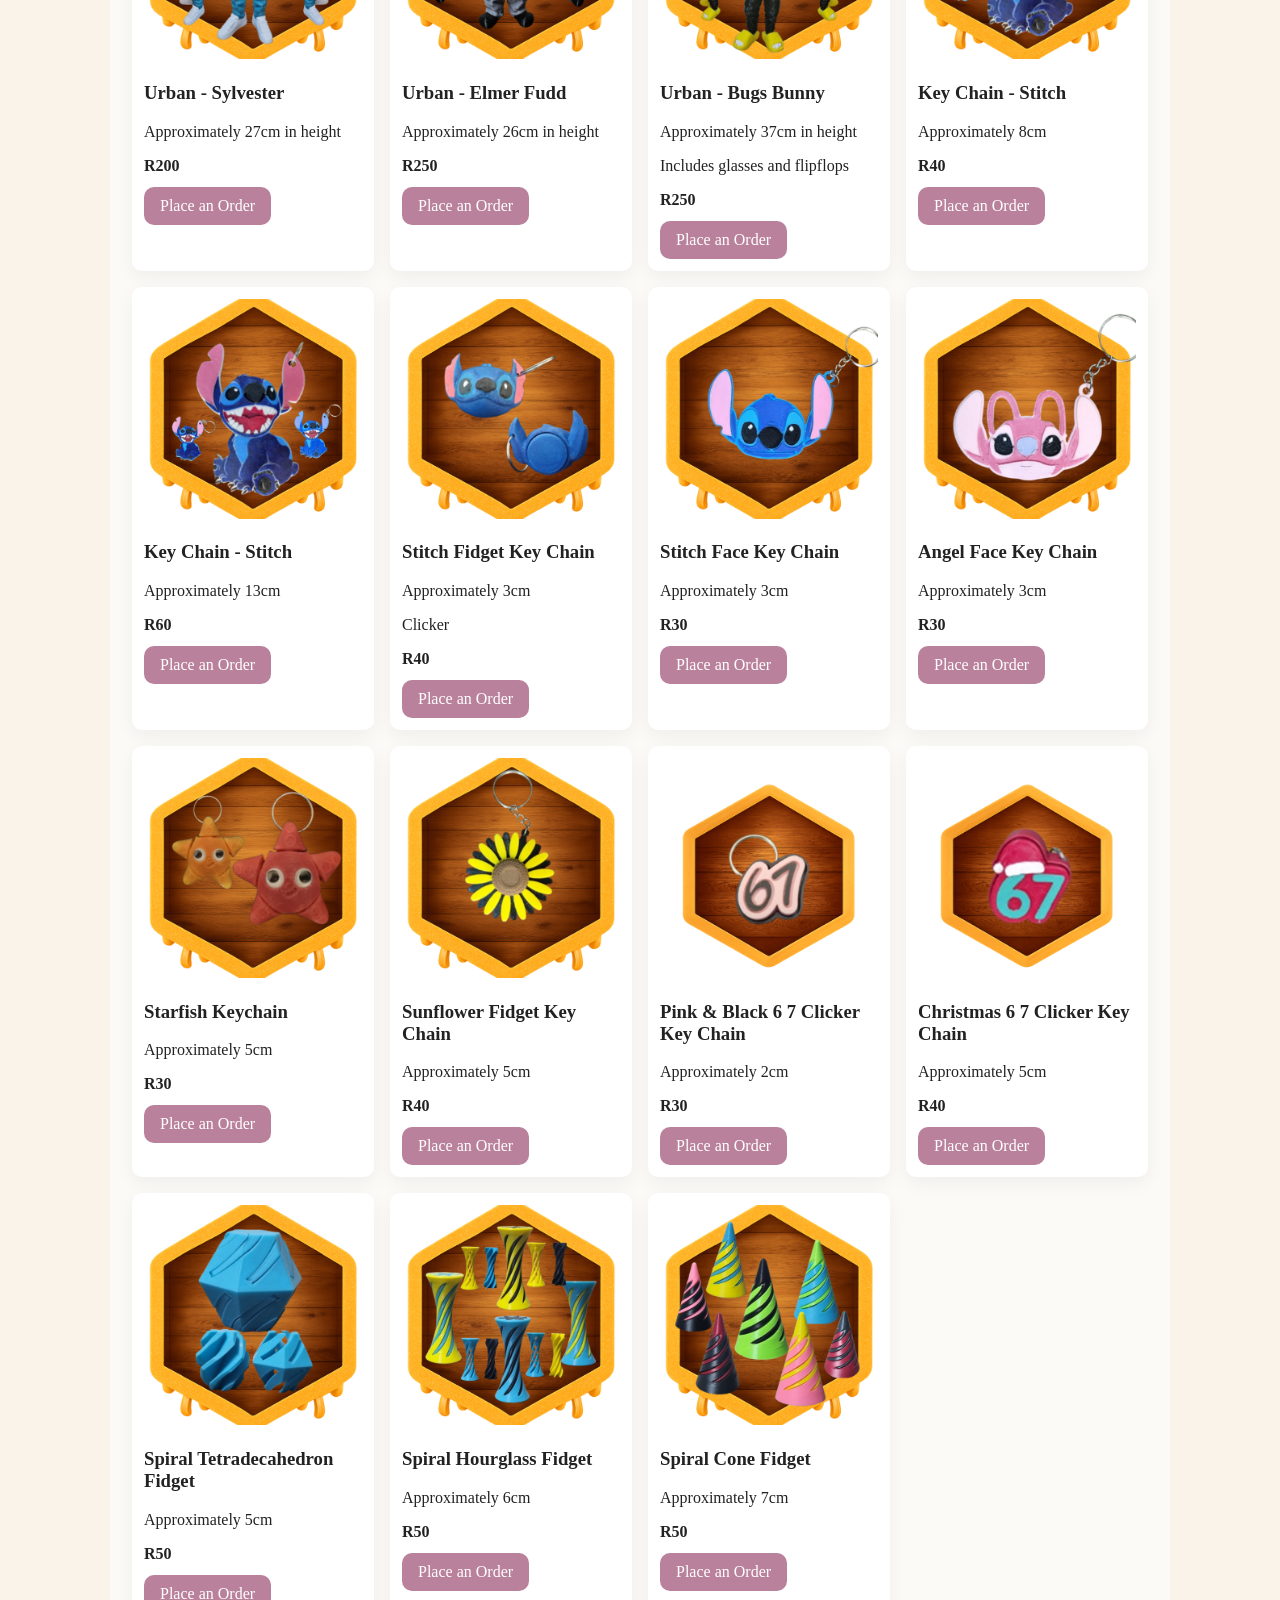
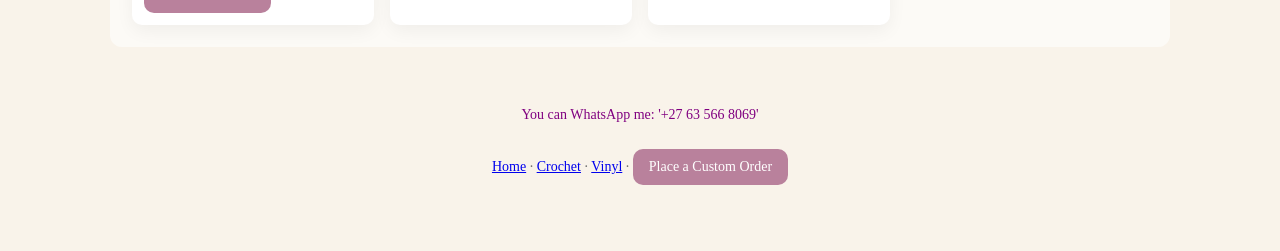
==== commit 2c52d111: "Update 3d.html" ====
--- a/3d.html
+++ b/3d.html
@@ -102,6 +102,7 @@
 <a href="crochet.html">Crochet Items</a>
 <a href="vinyl.html">Vinyl Items</a>
 <a href="3d.html">3D Items</a>
+<a href="baked-goods.html">Baked Goods</a>
 <a class="cta"
 href="https://wa.me/27635668069?text=Hi%20Bee%27s%20Craft%20Hive!%0A%0AMy%20name%20is:%0AI%20would%20like%20to%20place%20a%20CUSTOM%20order.%0A%0AProduct%20type:%0ADescription%20/%20idea:%0APreferred%20colours:%0ASize%20(if%20applicable):%0AOther%20notes:%0A%0ADelivery%20charges%20are%20payable%20by%20the%20customer.%0A%0AThank%20you!"
 target="_blank">
